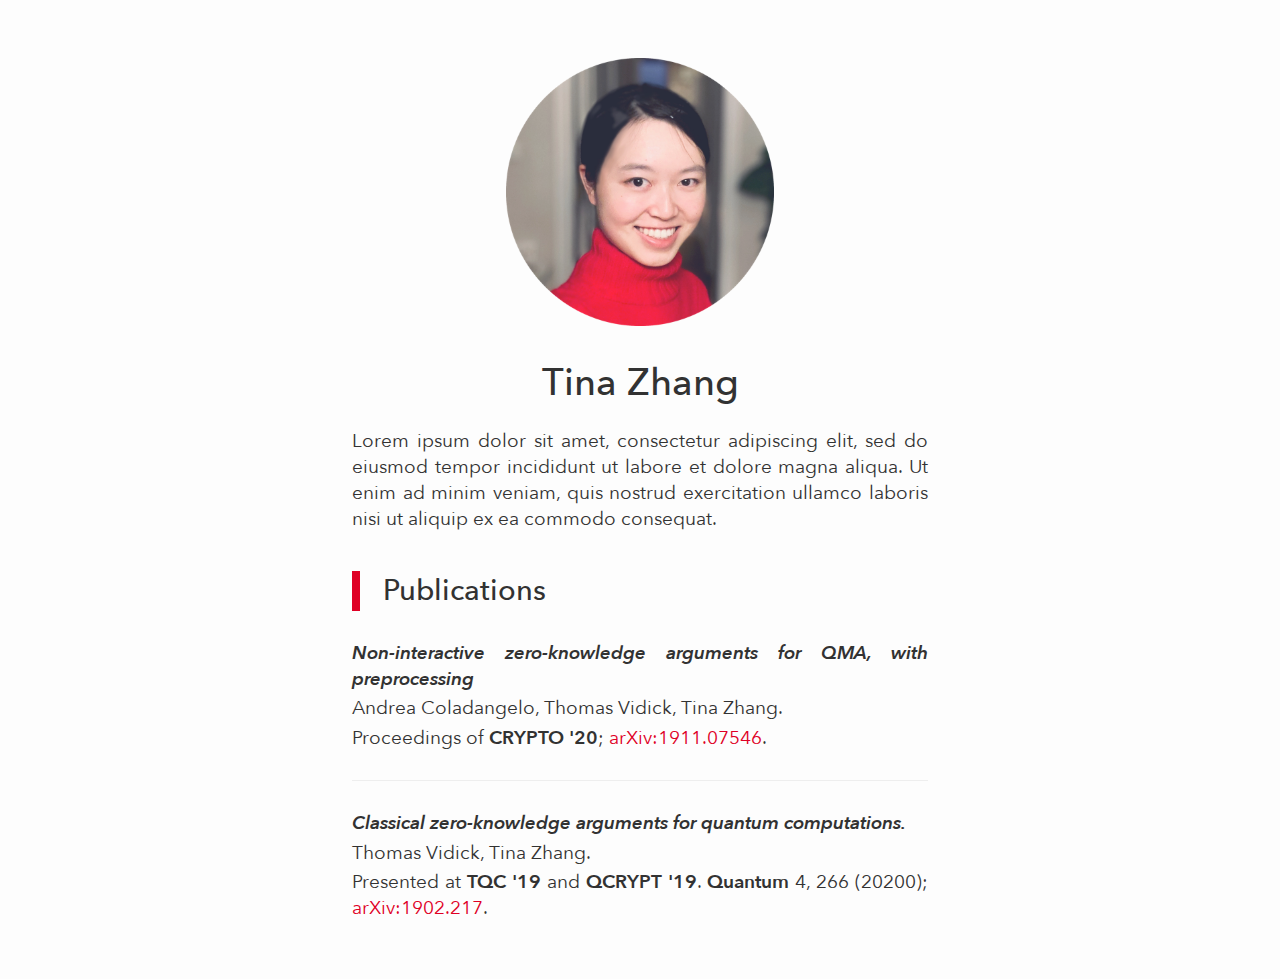
==== index.html @ 25dd6d4e "Initial commit." ====
<!DOCTYPE html>
<html>
<head>
	<title>Tina Zhang | Caltech</title>
	<meta charset="utf-8">
	<link rel="stylesheet" href="./style.css">
	<meta name="viewport" content="width=device-width, initial-scale=1, user-scalable=no">
<!-- 	<link rel="shortcut icon" href="resources/favicon.png" type="image/png"/> -->
	<script src="https://ajax.googleapis.com/ajax/libs/jquery/3.5.1/jquery.min.js"></script>
	<script type="text/javascript">
	    var isMobile = false; //initiate as false
        // device detection
        if(/(android|bb\d+|meego).+mobile|avantgo|bada\/|blackberry|blazer|compal|elaine|fennec|hiptop|iemobile|ip(hone|od)|ipad|iris|kindle|Android|Silk|lge |maemo|midp|mmp|netfront|opera m(ob|in)i|palm( os)?|phone|p(ixi|re)\/|plucker|pocket|psp|series(4|6)0|symbian|treo|up\.(browser|link)|vodafone|wap|windows (ce|phone)|xda|xiino/i.test(navigator.userAgent) 
            || /1207|6310|6590|3gso|4thp|50[1-6]i|770s|802s|a wa|abac|ac(er|oo|s\-)|ai(ko|rn)|al(av|ca|co)|amoi|an(ex|ny|yw)|aptu|ar(ch|go)|as(te|us)|attw|au(di|\-m|r |s )|avan|be(ck|ll|nq)|bi(lb|rd)|bl(ac|az)|br(e|v)w|bumb|bw\-(n|u)|c55\/|capi|ccwa|cdm\-|cell|chtm|cldc|cmd\-|co(mp|nd)|craw|da(it|ll|ng)|dbte|dc\-s|devi|dica|dmob|do(c|p)o|ds(12|\-d)|el(49|ai)|em(l2|ul)|er(ic|k0)|esl8|ez([4-7]0|os|wa|ze)|fetc|fly(\-|_)|g1 u|g560|gene|gf\-5|g\-mo|go(\.w|od)|gr(ad|un)|haie|hcit|hd\-(m|p|t)|hei\-|hi(pt|ta)|hp( i|ip)|hs\-c|ht(c(\-| |_|a|g|p|s|t)|tp)|hu(aw|tc)|i\-(20|go|ma)|i230|iac( |\-|\/)|ibro|idea|ig01|ikom|im1k|inno|ipaq|iris|ja(t|v)a|jbro|jemu|jigs|kddi|keji|kgt( |\/)|klon|kpt |kwc\-|kyo(c|k)|le(no|xi)|lg( g|\/(k|l|u)|50|54|\-[a-w])|libw|lynx|m1\-w|m3ga|m50\/|ma(te|ui|xo)|mc(01|21|ca)|m\-cr|me(rc|ri)|mi(o8|oa|ts)|mmef|mo(01|02|bi|de|do|t(\-| |o|v)|zz)|mt(50|p1|v )|mwbp|mywa|n10[0-2]|n20[2-3]|n30(0|2)|n50(0|2|5)|n7(0(0|1)|10)|ne((c|m)\-|on|tf|wf|wg|wt)|nok(6|i)|nzph|o2im|op(ti|wv)|oran|owg1|p800|pan(a|d|t)|pdxg|pg(13|\-([1-8]|c))|phil|pire|pl(ay|uc)|pn\-2|po(ck|rt|se)|prox|psio|pt\-g|qa\-a|qc(07|12|21|32|60|\-[2-7]|i\-)|qtek|r380|r600|raks|rim9|ro(ve|zo)|s55\/|sa(ge|ma|mm|ms|ny|va)|sc(01|h\-|oo|p\-)|sdk\/|se(c(\-|0|1)|47|mc|nd|ri)|sgh\-|shar|sie(\-|m)|sk\-0|sl(45|id)|sm(al|ar|b3|it|t5)|so(ft|ny)|sp(01|h\-|v\-|v )|sy(01|mb)|t2(18|50)|t6(00|10|18)|ta(gt|lk)|tcl\-|tdg\-|tel(i|m)|tim\-|t\-mo|to(pl|sh)|ts(70|m\-|m3|m5)|tx\-9|up(\.b|g1|si)|utst|v400|v750|veri|vi(rg|te)|vk(40|5[0-3]|\-v)|vm40|voda|vulc|vx(52|53|60|61|70|80|81|83|85|98)|w3c(\-| )|webc|whit|wi(g |nc|nw)|wmlb|wonu|x700|yas\-|your|zeto|zte\-/i.test(navigator.userAgent.substr(0,4))) { 
            isMobile = true;
        }
	    
	    var idealWidth = 40.0;
	    var minHeight = 35.0;
	    var visibleProfile = false;
	    
	    function resize() {
    	    if (isMobile) {
    	        $('body').css('font-size', '1em');
    	        var windowHeight = $(window).height() / parseFloat($('body').css('font-size'));
    	        if (windowHeight < minHeight) {
    	            $('body').css('font-size', (1.1*windowHeight/minHeight).toString() + 'em');
    	        }
    	        else {
    	            $('body').css('font-size', '1.1em');
    	        }
            }
            else {
                $('body').css('font-size', '1.2em');
            }
	        var windowWidth = $(window).width() / parseFloat($('body').css('font-size'));
	        var ratio = windowWidth / idealWidth;
		    if (windowWidth < idealWidth) {
                $('body').css('font-size', ratio.toString() + 'em');
		    }
		    
		    
            if (isMobile) {
                if (window.innerHeight > window.innerWidth) {
                    $('body').addClass('portrait');
                    $('body').removeClass('landscape');
                    
                    ratio = Math.min(ratio, 1);
                    $('#description .title').css('font-size', (ratio*26).toString() + 'pt');
                    $('.section .title').css('font-size', (ratio*22).toString() + 'pt');
                }
                else {
                    $('body').removeClass('portrait');
                    $('body').addClass('landscape');
                    $('#description .title').css('font-size', '1.5em');
                    $('.section .title').css('font-size', '1.2em');
                }
            }
	    }
	    
	    function getTargetHeaderHeight() {
	        return $('#header').height() * 1.05;
	    }
	    
	    if (isMobile) {
            $(window).on('orientationchange', function() {
                resize();
            
                if (visibleProfile) {
                    var origHeight = $('#header').height()
                    $('#header').css({height: '14.1em'});
                    var profileHeight = getTargetHeaderHeight();
                    $('#header').css({height: origHeight});
                    $('#header').show().animate({height: profileHeight}, {duration: 50});
                }
            });
	    }
	    else {
            $(window).on('resize', function() {
                resize();
            
                if (visibleProfile) {
                    var origHeight = $('#header').height()
                    $('#header').css({height: '14.1em'});
                    var profileHeight = getTargetHeaderHeight();
                    $('#header').css({height: origHeight});
                    $('#header').show().animate({height: profileHeight}, {duration: 50});
                }
            });
	    }
	    
		$(document).ready(function() {
		    resize();
		});
		
		$(window).on("load", function() {
		    resize();
		    $('#profile').fadeIn(1000);
		    $('#header').show().css({height: '14.1em'});
            var profileHeight = getTargetHeaderHeight();

		    $('#header').hide().css({height: 0});
		    $('#header').show().animate({height: profileHeight}, {duration: 600});
		    visibleProfile = true;
        });
	</script>
</head>

<body>
<div id="header">
    <img id="profile" src="profile.png" />
</div>

<div id="main">
    <div id="description">
        <span class="title"><p>Tina Zhang</p></span>
        <p>Lorem ipsum dolor sit amet, consectetur adipiscing elit, sed do eiusmod tempor incididunt ut labore et dolore magna aliqua. Ut enim ad minim veniam, quis nostrud exercitation ullamco laboris nisi ut aliquip ex ea commodo consequat.</p>
    </div>

    <div class="section" id="pubs">
        <div class="title">
            <p>Publications</p>
        </div>
    
        <div class="entry">
            <p><b><i>Non-interactive zero-knowledge arguments for QMA, with preprocessing</i></b></p>
            <p>Andrea Coladangelo, Thomas Vidick, Tina Zhang.</p>
            <p>Proceedings of <b>CRYPTO '20</b>; <a href="https://arxiv.org/abs/1911.07546">arXiv:1911.07546</a>.
        </div>
    
        <div class="separator"></div>
    
        <div class="entry">
            <p><b><i>Classical zero-knowledge arguments for quantum computations.</i></b></p>
            <p>Thomas Vidick, Tina Zhang.</p>
            <p>Presented at <b>TQC '19</b> and <b>QCRYPT '19</b>. <b>Quantum</b> 4, 266 (20200); <a href="https://arxiv.org/abs/1902.217">arXiv:1902.217</a>.
        </div>
    </div>
</div>
</body>
</html>
---- style.css ----
html {
	background-color: #fdfdfd;
}

@font-face {
  font-family: AvenirNext;
  src: url(AvenirNext-Regular.woff);
}

@font-face {
  font-family: AvenirNext;
  src: url(AvenirNext-Italic.woff);
  font-style: italic;
}

@font-face {
  font-family: AvenirNext;
  src: url(AvenirNext-DemiBold.woff);
  font-weight: bold;
}

@font-face {
  font-family: AvenirNext;
  src: url(AvenirNext-Medium.woff);
  font-weight: 500;
}

@font-face {
  font-family: AvenirNext;
  src: url(AvenirNext-DemiBoldItalic.woff);
  font-style: italic;
  font-weight: bold;
}

body {
	color: #323232;
	width: 30em;
	font-family: AvenirNext, Helvetica Neue, Helvetica, Tahoma, Verdana, sans-serif;
	margin: 0 auto;
	padding-top: 3em;
	text-align: justify;
}

body.portrait {
    width: 35em;
}
body.landscape {
    width: 28em;
}

a {
	color: #Df0025;
	text-decoration: none;
	font-weight: 400;
}

a:hover {
	color: #aF0045;
}

#header {
    width: 100%;
    text-align: center;
/*     height: 15em; */
    display: none;
}
#header #profile {
    height: 14em;
    width: 14em;
    margin: 0 auto;
    display: none;
}

#header img {
	opacity:0.94;
}

#description {
    margin-bottom: 2em;
    width: 100%;
}
#description .title p {
    font-weight: 500;
    text-align: center;
    font-size: 2em;
    margin: 0.4em;
}

.section .title {
    margin-bottom: 1.5em;
}
.section .title p {
    font-weight: 500;
    border-left: 0.3em solid #Df0025;
    padding-left: 0.8em;
    font-size: 1.5em;
}
.section .entry p {
    margin: 0.2em 0;
}
.section .separator {
    border-top: 1px solid #eee;
    margin: 1.5em 0;
    width: 100%;
}
.section {
    margin-bottom: 3em;
}
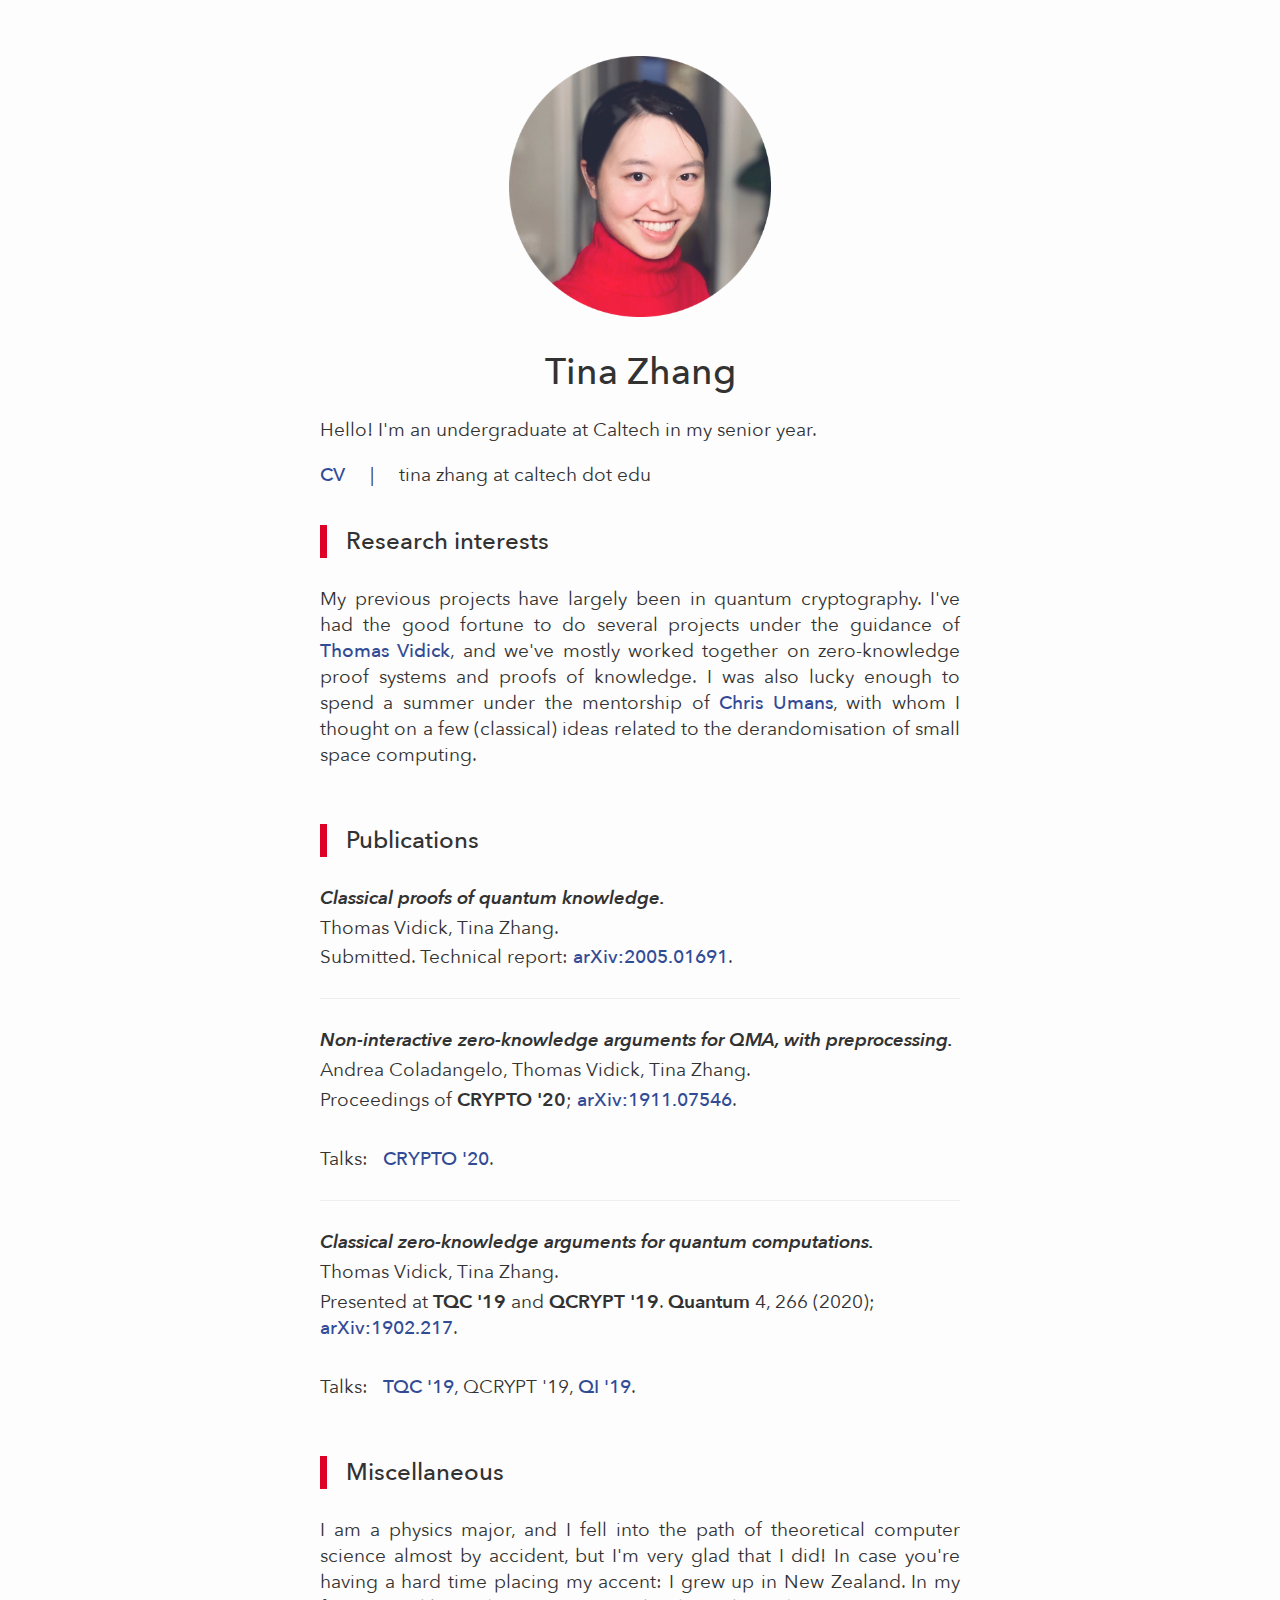
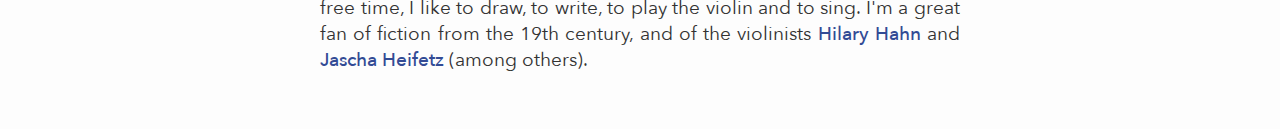
==== commit a6c346fc: "Fixed resizing issues." ====
--- a/index.html
+++ b/index.html
@@ -8,101 +8,42 @@
 <!-- 	<link rel="shortcut icon" href="resources/favicon.png" type="image/png"/> -->
 	<script src="https://ajax.googleapis.com/ajax/libs/jquery/3.5.1/jquery.min.js"></script>
 	<script type="text/javascript">
-	    var isMobile = false; //initiate as false
-        // device detection
-        if(/(android|bb\d+|meego).+mobile|avantgo|bada\/|blackberry|blazer|compal|elaine|fennec|hiptop|iemobile|ip(hone|od)|ipad|iris|kindle|Android|Silk|lge |maemo|midp|mmp|netfront|opera m(ob|in)i|palm( os)?|phone|p(ixi|re)\/|plucker|pocket|psp|series(4|6)0|symbian|treo|up\.(browser|link)|vodafone|wap|windows (ce|phone)|xda|xiino/i.test(navigator.userAgent) 
-            || /1207|6310|6590|3gso|4thp|50[1-6]i|770s|802s|a wa|abac|ac(er|oo|s\-)|ai(ko|rn)|al(av|ca|co)|amoi|an(ex|ny|yw)|aptu|ar(ch|go)|as(te|us)|attw|au(di|\-m|r |s )|avan|be(ck|ll|nq)|bi(lb|rd)|bl(ac|az)|br(e|v)w|bumb|bw\-(n|u)|c55\/|capi|ccwa|cdm\-|cell|chtm|cldc|cmd\-|co(mp|nd)|craw|da(it|ll|ng)|dbte|dc\-s|devi|dica|dmob|do(c|p)o|ds(12|\-d)|el(49|ai)|em(l2|ul)|er(ic|k0)|esl8|ez([4-7]0|os|wa|ze)|fetc|fly(\-|_)|g1 u|g560|gene|gf\-5|g\-mo|go(\.w|od)|gr(ad|un)|haie|hcit|hd\-(m|p|t)|hei\-|hi(pt|ta)|hp( i|ip)|hs\-c|ht(c(\-| |_|a|g|p|s|t)|tp)|hu(aw|tc)|i\-(20|go|ma)|i230|iac( |\-|\/)|ibro|idea|ig01|ikom|im1k|inno|ipaq|iris|ja(t|v)a|jbro|jemu|jigs|kddi|keji|kgt( |\/)|klon|kpt |kwc\-|kyo(c|k)|le(no|xi)|lg( g|\/(k|l|u)|50|54|\-[a-w])|libw|lynx|m1\-w|m3ga|m50\/|ma(te|ui|xo)|mc(01|21|ca)|m\-cr|me(rc|ri)|mi(o8|oa|ts)|mmef|mo(01|02|bi|de|do|t(\-| |o|v)|zz)|mt(50|p1|v )|mwbp|mywa|n10[0-2]|n20[2-3]|n30(0|2)|n50(0|2|5)|n7(0(0|1)|10)|ne((c|m)\-|on|tf|wf|wg|wt)|nok(6|i)|nzph|o2im|op(ti|wv)|oran|owg1|p800|pan(a|d|t)|pdxg|pg(13|\-([1-8]|c))|phil|pire|pl(ay|uc)|pn\-2|po(ck|rt|se)|prox|psio|pt\-g|qa\-a|qc(07|12|21|32|60|\-[2-7]|i\-)|qtek|r380|r600|raks|rim9|ro(ve|zo)|s55\/|sa(ge|ma|mm|ms|ny|va)|sc(01|h\-|oo|p\-)|sdk\/|se(c(\-|0|1)|47|mc|nd|ri)|sgh\-|shar|sie(\-|m)|sk\-0|sl(45|id)|sm(al|ar|b3|it|t5)|so(ft|ny)|sp(01|h\-|v\-|v )|sy(01|mb)|t2(18|50)|t6(00|10|18)|ta(gt|lk)|tcl\-|tdg\-|tel(i|m)|tim\-|t\-mo|to(pl|sh)|ts(70|m\-|m3|m5)|tx\-9|up(\.b|g1|si)|utst|v400|v750|veri|vi(rg|te)|vk(40|5[0-3]|\-v)|vm40|voda|vulc|vx(52|53|60|61|70|80|81|83|85|98)|w3c(\-| )|webc|whit|wi(g |nc|nw)|wmlb|wonu|x700|yas\-|your|zeto|zte\-/i.test(navigator.userAgent.substr(0,4))) { 
-            isMobile = true;
-        }
-	    
-	    var idealWidth = 40.0;
-	    var minHeight = 35.0;
-	    var visibleProfile = false;
-	    
-	    function resize() {
-    	    if (isMobile) {
-    	        $('body').css('font-size', '1em');
-    	        var windowHeight = $(window).height() / parseFloat($('body').css('font-size'));
-    	        if (windowHeight < minHeight) {
-    	            $('body').css('font-size', (1.1*windowHeight/minHeight).toString() + 'em');
-    	        }
-    	        else {
-    	            $('body').css('font-size', '1.1em');
-    	        }
-            }
-            else {
-                $('body').css('font-size', '1.2em');
-            }
-	        var windowWidth = $(window).width() / parseFloat($('body').css('font-size'));
-	        var ratio = windowWidth / idealWidth;
-		    if (windowWidth < idealWidth) {
-                $('body').css('font-size', ratio.toString() + 'em');
-		    }
-		    
-		    
-            if (isMobile) {
-                if (window.innerHeight > window.innerWidth) {
-                    $('body').addClass('portrait');
-                    $('body').removeClass('landscape');
-                    
-                    ratio = Math.min(ratio, 1);
-                    $('#description .title').css('font-size', (ratio*26).toString() + 'pt');
-                    $('.section .title').css('font-size', (ratio*22).toString() + 'pt');
-                }
-                else {
-                    $('body').removeClass('portrait');
-                    $('body').addClass('landscape');
-                    $('#description .title').css('font-size', '1.5em');
-                    $('.section .title').css('font-size', '1.2em');
-                }
-            }
-	    }
-	    
-	    function getTargetHeaderHeight() {
-	        return $('#header').height() * 1.05;
-	    }
-	    
-	    if (isMobile) {
-            $(window).on('orientationchange', function() {
-                resize();
-            
-                if (visibleProfile) {
-                    var origHeight = $('#header').height()
-                    $('#header').css({height: '14.1em'});
-                    var profileHeight = getTargetHeaderHeight();
-                    $('#header').css({height: origHeight});
-                    $('#header').show().animate({height: profileHeight}, {duration: 50});
-                }
-            });
-	    }
-	    else {
-            $(window).on('resize', function() {
-                resize();
-            
-                if (visibleProfile) {
-                    var origHeight = $('#header').height()
-                    $('#header').css({height: '14.1em'});
-                    var profileHeight = getTargetHeaderHeight();
-                    $('#header').css({height: origHeight});
-                    $('#header').show().animate({height: profileHeight}, {duration: 50});
-                }
-            });
-	    }
+    var isMobile = false; //initiate as false
+    var isMobile = $(window).height() > $(window).width();
+
+    function getTargetHeaderHeight() {
+        return $('#header').height() * 1.05;
+    }
+    
+    function resize2() {
+      var isMobile = $(window).height() > $(window).width();
+
+      if (isMobile) {
+        $('body').addClass('portrait');
+        $('body').removeClass('landscape');
+      }
+      else {
+        $('body').removeClass('portrait');
+        $('body').addClass('landscape');
+      }
+    }
+    
+    $(window).on('resize', resize2);
+    $(window).on('orientationchange', resize2);
 	    
 		$(document).ready(function() {
-		    resize();
+      resize2();
 		});
 		
 		$(window).on("load", function() {
-		    resize();
-		    $('#profile').fadeIn(1000);
-		    $('#header').show().css({height: '14.1em'});
-            var profileHeight = getTargetHeaderHeight();
+      resize2();
+      $('#profile').fadeIn(1000);
+      $('#header').show().css({height: '14.1em'});
+      var profileHeight = getTargetHeaderHeight();
 
-		    $('#header').hide().css({height: 0});
-		    $('#header').show().animate({height: profileHeight}, {duration: 600});
-		    visibleProfile = true;
-        });
+      $('#header').hide().css({height: 0});
+      $('#header').show().animate({height: profileHeight}, {duration: 600});
+    });
 	</script>
 </head>
 
@@ -114,18 +55,42 @@
 <div id="main">
     <div id="description">
         <span class="title"><p>Tina Zhang</p></span>
-        <p>Lorem ipsum dolor sit amet, consectetur adipiscing elit, sed do eiusmod tempor incididunt ut labore et dolore magna aliqua. Ut enim ad minim veniam, quis nostrud exercitation ullamco laboris nisi ut aliquip ex ea commodo consequat.</p>
-    </div>
+        <p>Hello! I'm an undergraduate at Caltech in my senior year.</p>
+      <p>
+        <a href="cv.pdf">CV</a> &nbsp; &nbsp; | &nbsp; &nbsp; tina zhang at caltech dot edu
+      </p>
+  </div>
+</div>
+  
+  <div class="section" id="interests">
+    <div class="title"><p>Research interests</p></div>
+        <p>My previous projects have largely been in quantum cryptography. I've had the good fortune to do several projects under the guidance of <a href="http://users.cms.caltech.edu/~vidick/">Thomas Vidick</a>, and we've mostly worked together on zero-knowledge proof systems and proofs of knowledge. I was also lucky enough to spend a summer under the mentorship of <a href="http://www.cs.caltech.edu/~umans/">Chris Umans</a>, with whom I thought on a few (classical) ideas related to the derandomisation of small space computing.</p>
+  </div>
 
     <div class="section" id="pubs">
         <div class="title">
             <p>Publications</p>
         </div>
+      
+       <div class="entry">
+            <p><b><i>Classical proofs of quantum knowledge.</i></b></p>
+            <p>Thomas Vidick, Tina Zhang.</p>
+           <p>
+             Submitted. Technical report: <a href="https://arxiv.org/abs/2005.01691">arXiv:2005.01691</a>.
+           </p>
+        </div>
+      
+      <div class="separator"></div>
     
         <div class="entry">
-            <p><b><i>Non-interactive zero-knowledge arguments for QMA, with preprocessing</i></b></p>
+            <p><b><i>Non-interactive zero-knowledge arguments for QMA, with preprocessing.</i></b></p>
             <p>Andrea Coladangelo, Thomas Vidick, Tina Zhang.</p>
             <p>Proceedings of <b>CRYPTO '20</b>; <a href="https://arxiv.org/abs/1911.07546">arXiv:1911.07546</a>.
+          </p>
+          <br>
+          <p>
+            Talks: &nbsp; <a href="https://www.youtube.com/watch?v=24mN-_d5LVo">CRYPTO '20</a>.
+          </p>
         </div>
     
         <div class="separator"></div>
@@ -133,9 +98,18 @@
         <div class="entry">
             <p><b><i>Classical zero-knowledge arguments for quantum computations.</i></b></p>
             <p>Thomas Vidick, Tina Zhang.</p>
-            <p>Presented at <b>TQC '19</b> and <b>QCRYPT '19</b>. <b>Quantum</b> 4, 266 (20200); <a href="https://arxiv.org/abs/1902.217">arXiv:1902.217</a>.
+          <p>Presented at <b>TQC '19</b> and <b>QCRYPT '19</b>. <b>Quantum</b> 4, 266 (2020); <a href="https://arxiv.org/abs/1902.217">arXiv:1902.217</a>.</p>
+          <br>
+          <p>
+            Talks: &nbsp; <a href="https://www.youtube.com/watch?v=bZ-NfrGs498">TQC '19</a>, QCRYPT '19, <a href="https://uwaterloo.ca/institute-for-quantum-computing/programs/quantum-innovators/quantum-innovators-computer-science-and-mathematics/quantum-innovators-computer-science-and-math-participants">QI '19</a>.
+          </p>
         </div>
     </div>
 </div>
+  
+    <div class="section" id="misc">
+    <div class="title"><p>Miscellaneous</p></div>
+        <p>I am a physics major, and I fell into the path of theoretical computer science almost by accident, but I'm very glad that I did! In case you're having a hard time placing my accent: I grew up in New Zealand. In my free time, I like to draw, to write, to play the violin and to sing. I'm a great fan of fiction from the 19th century, and of the violinists <a href="https://www.youtube.com/watch?v=ngjEVKxQCWs">Hilary Hahn</a> and <a href="https://www.youtube.com/watch?v=vCKjbxTxhvY">Jascha Heifetz</a> (among others).</p>
+  </div>
 </body>
 </html>--- a/style.css
+++ b/style.css
@@ -34,28 +34,37 @@
 
 body {
 	color: #323232;
-	width: 30em;
+	width: 28em;
 	font-family: AvenirNext, Helvetica Neue, Helvetica, Tahoma, Verdana, sans-serif;
 	margin: 0 auto;
 	padding-top: 3em;
 	text-align: justify;
+  font-size:14pt;
 }
 
 body.portrait {
-    width: 35em;
+    width: 90%;
 }
 body.landscape {
-    width: 28em;
+    width: 50%;
 }
 
 a {
-	color: #Df0025;
+	/* color: #Df0025; */
+  color: #324b95;
 	text-decoration: none;
-	font-weight: 400;
+	font-weight: 500;
 }
 
 a:hover {
-	color: #aF0045;
+	/*color: #aF0045;*/
+  color:#5587c1;
+}
+
+br {
+  display: block; /* makes it have a width */
+  content: ""; /* clears default height */
+  margin-top: 0.8em; /* change this to whatever height you want it */
 }
 
 #header {
@@ -71,9 +80,9 @@
     display: none;
 }
 
-#header img {
-	opacity:0.94;
-}
+/*#header img {
+	opacity:0.85;
+}*/
 
 #description {
     margin-bottom: 2em;
@@ -93,10 +102,11 @@
     font-weight: 500;
     border-left: 0.3em solid #Df0025;
     padding-left: 0.8em;
-    font-size: 1.5em;
+    font-size: 1.3em;
 }
 .section .entry p {
     margin: 0.2em 0;
+  text-align:left;
 }
 .section .separator {
     border-top: 1px solid #eee;
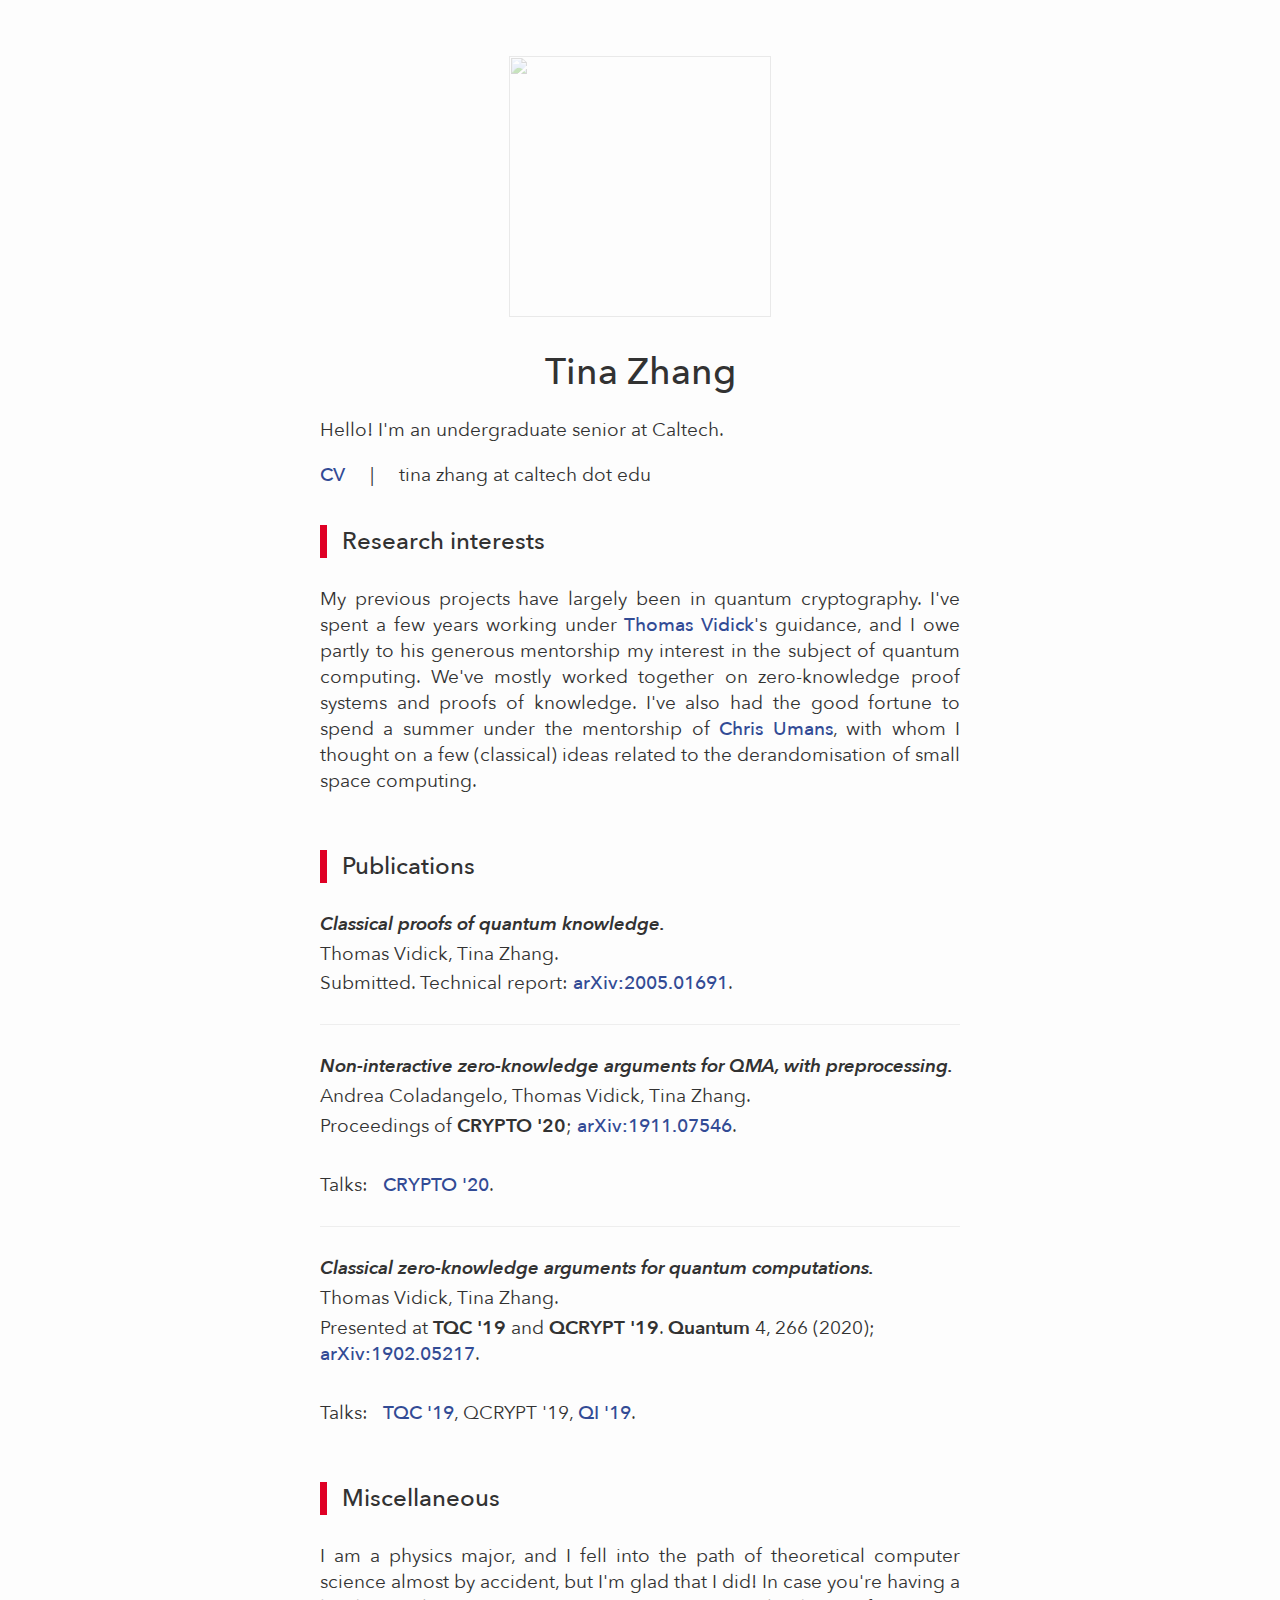
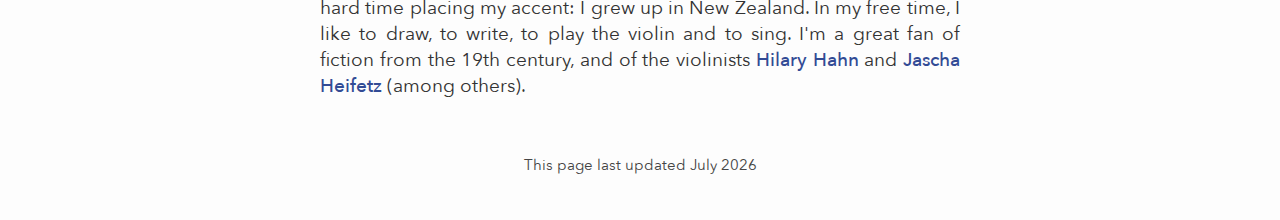
==== commit 80aff88a: "Minor aesthetic adjustments." ====
--- a/index.html
+++ b/index.html
@@ -28,16 +28,27 @@
       }
     }
     
+    function insertDate() {
+      var MONTHS = ['January', 'February', 'March', 'April', 'May', 'June', 'July', 'August', 'September', 'October', 'November', 'December'];
+      var lastMod = new Date( Date.parse(document.lastModified) );
+      var month = MONTHS[ parseInt(lastMod.getMonth(), 10) ];
+      var year = lastMod.getFullYear();
+      var monthreg = /MONTH/g;
+      var yearreg = /YEAR/g;
+      $('#footer').html( $('#footer').html().replace(monthreg, month).replace(yearreg, year) );
+    }
+    
     $(window).on('resize', resize2);
     $(window).on('orientationchange', resize2);
 	    
 		$(document).ready(function() {
       resize2();
-		});
+      insertDate();
+      });
 		
 		$(window).on("load", function() {
       resize2();
-      $('#profile').fadeIn(1000);
+      $('#profile').fadeIn(2000);
       $('#header').show().css({height: '14.1em'});
       var profileHeight = getTargetHeaderHeight();
 
@@ -49,13 +60,13 @@
 
 <body>
 <div id="header">
-    <img id="profile" src="profile.png" />
+    <img id="profile" src="profile2.png" />
 </div>
 
 <div id="main">
     <div id="description">
         <span class="title"><p>Tina Zhang</p></span>
-        <p>Hello! I'm an undergraduate at Caltech in my senior year.</p>
+        <p>Hello! I'm an undergraduate senior at Caltech.</p>
       <p>
         <a href="cv.pdf">CV</a> &nbsp; &nbsp; | &nbsp; &nbsp; tina zhang at caltech dot edu
       </p>
@@ -64,7 +75,7 @@
   
   <div class="section" id="interests">
     <div class="title"><p>Research interests</p></div>
-        <p>My previous projects have largely been in quantum cryptography. I've had the good fortune to do several projects under the guidance of <a href="http://users.cms.caltech.edu/~vidick/">Thomas Vidick</a>, and we've mostly worked together on zero-knowledge proof systems and proofs of knowledge. I was also lucky enough to spend a summer under the mentorship of <a href="http://www.cs.caltech.edu/~umans/">Chris Umans</a>, with whom I thought on a few (classical) ideas related to the derandomisation of small space computing.</p>
+        <p>My previous projects have largely been in quantum cryptography. I've spent a few years working under <a href="http://users.cms.caltech.edu/~vidick/">Thomas Vidick</a>'s guidance, and I owe partly to his generous mentorship my interest in the subject of quantum computing. We've mostly worked together on zero-knowledge proof systems and proofs of knowledge. I've also had the good fortune to spend a summer under the mentorship of <a href="http://www.cs.caltech.edu/~umans/">Chris Umans</a>, with whom I thought on a few (classical) ideas related to the derandomisation of small space computing.</p>
   </div>
 
     <div class="section" id="pubs">
@@ -98,7 +109,7 @@
         <div class="entry">
             <p><b><i>Classical zero-knowledge arguments for quantum computations.</i></b></p>
             <p>Thomas Vidick, Tina Zhang.</p>
-          <p>Presented at <b>TQC '19</b> and <b>QCRYPT '19</b>. <b>Quantum</b> 4, 266 (2020); <a href="https://arxiv.org/abs/1902.217">arXiv:1902.217</a>.</p>
+          <p>Presented at <b>TQC '19</b> and <b>QCRYPT '19</b>. <b>Quantum</b> 4, 266 (2020); <a href="https://arxiv.org/abs/1902.05217">arXiv:1902.05217</a>.</p>
           <br>
           <p>
             Talks: &nbsp; <a href="https://www.youtube.com/watch?v=bZ-NfrGs498">TQC '19</a>, QCRYPT '19, <a href="https://uwaterloo.ca/institute-for-quantum-computing/programs/quantum-innovators/quantum-innovators-computer-science-and-mathematics/quantum-innovators-computer-science-and-math-participants">QI '19</a>.
@@ -109,7 +120,11 @@
   
     <div class="section" id="misc">
     <div class="title"><p>Miscellaneous</p></div>
-        <p>I am a physics major, and I fell into the path of theoretical computer science almost by accident, but I'm very glad that I did! In case you're having a hard time placing my accent: I grew up in New Zealand. In my free time, I like to draw, to write, to play the violin and to sing. I'm a great fan of fiction from the 19th century, and of the violinists <a href="https://www.youtube.com/watch?v=ngjEVKxQCWs">Hilary Hahn</a> and <a href="https://www.youtube.com/watch?v=vCKjbxTxhvY">Jascha Heifetz</a> (among others).</p>
+        <p>I am a physics major, and I fell into the path of theoretical computer science almost by accident, but I'm glad that I did! In case you're having a hard time placing my accent: I grew up in New Zealand. In my free time, I like to draw, to write, to play the violin and to sing. I'm a great fan of fiction from the 19th century, and of the violinists <a href="https://www.youtube.com/watch?v=ngjEVKxQCWs">Hilary Hahn</a> and <a href="https://www.youtube.com/watch?v=vCKjbxTxhvY">Jascha Heifetz</a> (among others).</p>
+  </div>
+  
+  <div id="footer">
+    This page last updated MONTH YEAR
   </div>
 </body>
 </html>--- a/style.css
+++ b/style.css
@@ -40,6 +40,7 @@
 	padding-top: 3em;
 	text-align: justify;
   font-size:14pt;
+  -webkit-text-size-adjust: 100%;
 }
 
 body.portrait {
@@ -101,7 +102,7 @@
 .section .title p {
     font-weight: 500;
     border-left: 0.3em solid #Df0025;
-    padding-left: 0.8em;
+    padding-left: 0.6em;
     font-size: 1.3em;
 }
 .section .entry p {
@@ -115,4 +116,11 @@
 }
 .section {
     margin-bottom: 3em;
+}
+
+#footer {
+  color: #454545;
+  font-size: 0.8em;
+  text-align: center;
+  margin-bottom: 3em;
 }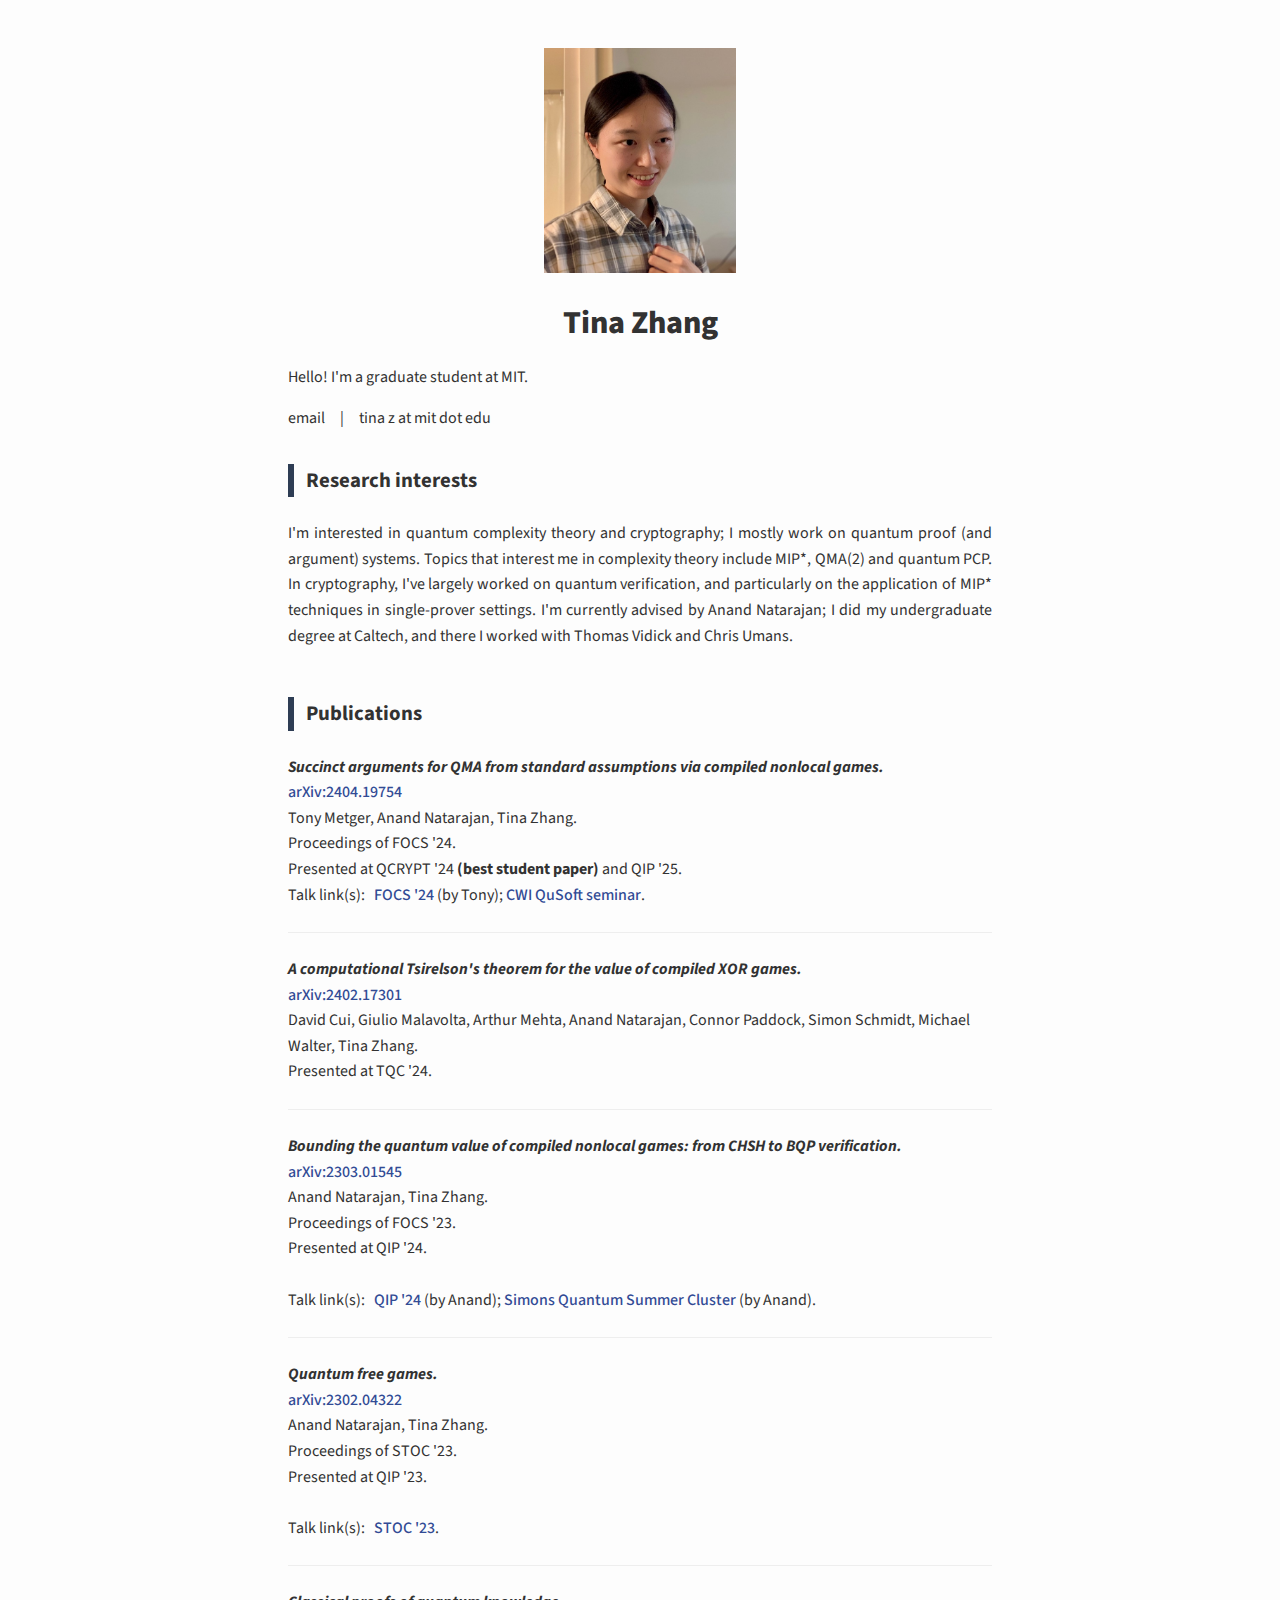
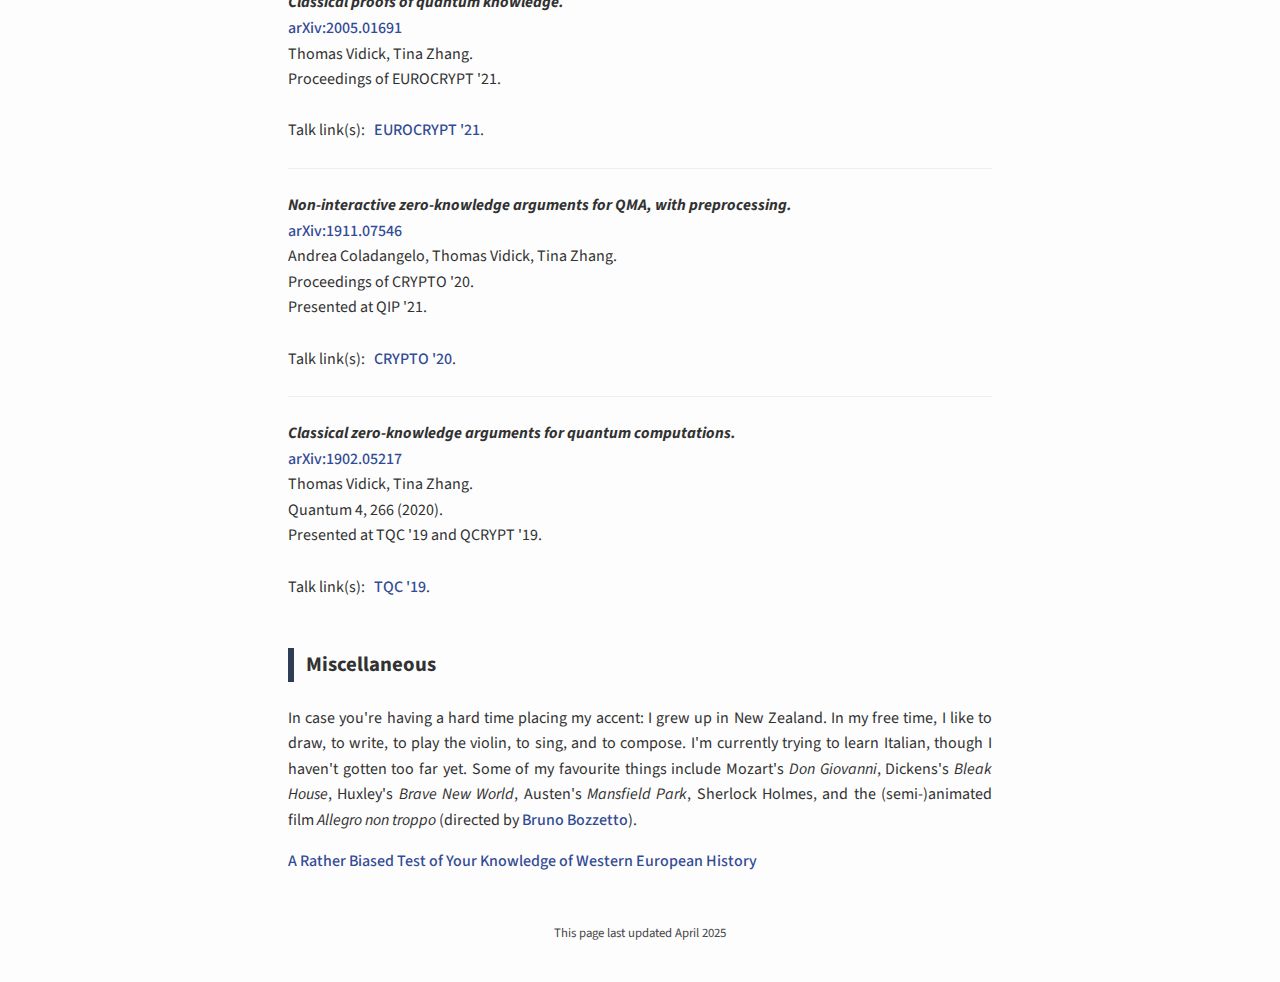
==== commit bd554049: "Updates" ====
--- a/index.html
+++ b/index.html
@@ -1,7 +1,7 @@
 <!DOCTYPE html>
 <html>
 <head>
-	<title>Tina Zhang | Caltech</title>
+	<title>Tina Zhang</title>
 	<meta charset="utf-8">
 	<link rel="stylesheet" href="./style.css">
 	<meta name="viewport" content="width=device-width, initial-scale=1, user-scalable=no">
@@ -48,7 +48,7 @@
 		
 		$(window).on("load", function() {
       resize2();
-      $('#profile').fadeIn(2000);
+      $('#profile').fadeIn(500);
       $('#header').show().css({height: '14.1em'});
       var profileHeight = getTargetHeaderHeight();
 
@@ -60,47 +60,104 @@
 
 <body>
 <div id="header">
-    <img id="profile" src="profile2.png" />
+    <img id="profile" src="image0.jpeg" />
 </div>
 
 <div id="main">
     <div id="description">
         <span class="title"><p>Tina Zhang</p></span>
-        <p>Hello! I'm an undergraduate senior at Caltech.</p>
+        <p>Hello! I'm a graduate student at MIT.</p>
       <p>
-        <a href="cv.pdf">CV</a> &nbsp; &nbsp; | &nbsp; &nbsp; tina zhang at caltech dot edu
+        email &nbsp; &nbsp; | &nbsp; &nbsp; tina z at mit dot edu
       </p>
   </div>
 </div>
   
   <div class="section" id="interests">
     <div class="title"><p>Research interests</p></div>
-        <p>My previous projects have largely been in quantum cryptography. I've spent a few years working under <a href="http://users.cms.caltech.edu/~vidick/">Thomas Vidick</a>'s guidance, and I owe partly to his generous mentorship my interest in the subject of quantum computing. We've mostly worked together on zero-knowledge proof systems and proofs of knowledge. I've also had the good fortune to spend a summer under the mentorship of <a href="http://www.cs.caltech.edu/~umans/">Chris Umans</a>, with whom I thought on a few (classical) ideas related to the derandomisation of small space computing.</p>
+        <p>
+        I'm interested in quantum complexity theory and cryptography; I mostly work on quantum proof (and argument) systems. Topics that interest me in complexity theory include MIP*, QMA(2) and quantum PCP. In cryptography, I've largely worked on quantum verification, and particularly on the application of MIP* techniques in single-prover settings. I'm currently advised by Anand Natarajan; I did my undergraduate degree at Caltech, and there I worked with Thomas Vidick and Chris Umans.
+        </p>
+        <!-- My previous projects have largely been in quantum cryptography. I've spent a few years working under <a href="http://users.cms.caltech.edu/~vidick/">Thomas Vidick</a>'s guidance, and I owe partly to his generous mentorship my interest in the subject of quantum computing. We've mostly worked together on zero-knowledge proof systems and proofs of knowledge. I've also had the good fortune to spend a summer under the mentorship of <a href="http://www.cs.caltech.edu/~umans/">Chris Umans</a>, with whom I thought on a few (classical) ideas related to the derandomisation of small space computing.</p> -->
   </div>
 
     <div class="section" id="pubs">
         <div class="title">
             <p>Publications</p>
         </div>
+
+        <div class="entry">
+            <p><b><i>Succinct arguments for QMA from standard assumptions via compiled nonlocal games.</i></b></p>
+            <p> <a href="https://arxiv.org/abs/2404.19754">arXiv:2404.19754</a></p>
+            <p>Tony Metger, Anand Natarajan, Tina Zhang.</p>
+            <p>Proceedings of FOCS '24.
+            <p>Presented at QCRYPT '24 <b>(best student paper)</b> and QIP '25.</p>
+            <p>
+              Talk link(s): &nbsp; <a href="https://www.youtube.com/watch?v=qZrJv6Va4S4">FOCS '24</a> (by Tony); <a href="https://www.youtube.com/watch?v=N3KbB_-EFGQ">CWI QuSoft seminar</a>.
+            </p>
+        </div>
+      
+      <div class="separator"></div>
+
+        <div class="entry">
+            <p><b><i>A computational Tsirelson's theorem for the value of compiled XOR games.</i></b></p>
+            <p> <a href="https://arxiv.org/abs/2402.17301">arXiv:2402.17301</a></p>
+            <p>David Cui, Giulio Malavolta, Arthur Mehta, Anand Natarajan, Connor Paddock, Simon Schmidt, Michael Walter, Tina Zhang.</p>
+            <p>Presented at TQC '24.</p>
+        </div>
+      
+      <div class="separator"></div>
+
+        <div class="entry">
+            <p><b><i>Bounding the quantum value of compiled nonlocal games: from CHSH to BQP verification.</i></b></p>
+            <p> <a href="https://arxiv.org/abs/2303.01545">arXiv:2303.01545</a></p>
+            <p>Anand Natarajan, Tina Zhang.</p>
+            <p> Proceedings of FOCS '23. </p>
+            <p>Presented at QIP '24.</p>
+            <br>
+            <p>
+              Talk link(s): &nbsp; <a href="https://www.youtube.com/watch?v=cR9bMO8PvcY">QIP '24</a> (by Anand); <a href="https://www.youtube.com/watch?v=-y9UfpR6-TY">Simons Quantum Summer Cluster</a> (by Anand).
+            </p>
+        </div>
+      
+      <div class="separator"></div>
+
+        <div class="entry">
+            <p><b><i>Quantum free games.</i></b></p>
+            <p> <a href="https://arxiv.org/abs/2302.04322">arXiv:2302.04322</a></p>
+            <p>Anand Natarajan, Tina Zhang.</p>
+            <p> Proceedings of STOC '23. </p>
+            <p>Presented at QIP '23.</p>
+            <br>
+            <p>
+              Talk link(s): &nbsp; <a href="https://www.youtube.com/watch?v=AuLjb5Wsfhc">STOC '23</a>.
+            </p>
+        </div>
+      
+      <div class="separator"></div>
       
        <div class="entry">
             <p><b><i>Classical proofs of quantum knowledge.</i></b></p>
+            <p> <a href="https://arxiv.org/abs/2005.01691">arXiv:2005.01691</a></p>
             <p>Thomas Vidick, Tina Zhang.</p>
-           <p>
-             Submitted. Technical report: <a href="https://arxiv.org/abs/2005.01691">arXiv:2005.01691</a>.
-           </p>
+            <p> Proceedings of EUROCRYPT '21. </p>
+            <br>
+            <p>
+              Talk link(s): &nbsp; <a href="https://www.youtube.com/watch?v=y8cJ0B_NpZ8">EUROCRYPT '21</a>.
+            </p>
         </div>
       
       <div class="separator"></div>
     
         <div class="entry">
             <p><b><i>Non-interactive zero-knowledge arguments for QMA, with preprocessing.</i></b></p>
+            <p><a href="https://arxiv.org/abs/1911.07546">arXiv:1911.07546</a></p>
             <p>Andrea Coladangelo, Thomas Vidick, Tina Zhang.</p>
-            <p>Proceedings of <b>CRYPTO '20</b>; <a href="https://arxiv.org/abs/1911.07546">arXiv:1911.07546</a>.
-          </p>
+            <p>Proceedings of CRYPTO '20.</p>
+            <p>Presented at QIP '21.</p>
           <br>
           <p>
-            Talks: &nbsp; <a href="https://www.youtube.com/watch?v=24mN-_d5LVo">CRYPTO '20</a>.
+            Talk link(s): &nbsp; <a href="https://www.youtube.com/watch?v=24mN-_d5LVo">CRYPTO '20</a>.
           </p>
         </div>
     
@@ -108,11 +165,13 @@
     
         <div class="entry">
             <p><b><i>Classical zero-knowledge arguments for quantum computations.</i></b></p>
+            <p><a href="https://arxiv.org/abs/1902.05217">arXiv:1902.05217</a></p>
             <p>Thomas Vidick, Tina Zhang.</p>
-          <p>Presented at <b>TQC '19</b> and <b>QCRYPT '19</b>. <b>Quantum</b> 4, 266 (2020); <a href="https://arxiv.org/abs/1902.05217">arXiv:1902.05217</a>.</p>
+            <p>Quantum 4, 266 (2020).</p>
+            <p>Presented at TQC '19 and QCRYPT '19.</p>
           <br>
           <p>
-            Talks: &nbsp; <a href="https://www.youtube.com/watch?v=bZ-NfrGs498">TQC '19</a>, QCRYPT '19, <a href="https://uwaterloo.ca/institute-for-quantum-computing/programs/quantum-innovators/quantum-innovators-computer-science-and-mathematics/quantum-innovators-computer-science-and-math-participants">QI '19</a>.
+            Talk link(s): &nbsp; <a href="https://www.youtube.com/watch?v=bZ-NfrGs498">TQC '19</a>.
           </p>
         </div>
     </div>
@@ -120,11 +179,13 @@
   
     <div class="section" id="misc">
     <div class="title"><p>Miscellaneous</p></div>
-        <p>I am a physics major, and I fell into the path of theoretical computer science almost by accident, but I'm glad that I did! In case you're having a hard time placing my accent: I grew up in New Zealand. In my free time, I like to draw, to write, to play the violin and to sing. I'm a great fan of fiction from the 19th century, and of the violinists <a href="https://www.youtube.com/watch?v=ngjEVKxQCWs">Hilary Hahn</a> and <a href="https://www.youtube.com/watch?v=vCKjbxTxhvY">Jascha Heifetz</a> (among others).</p>
+        <p>In case you're having a hard time placing my accent: I grew up in New Zealand. In my free time, I like to draw, to write, to play the violin, to sing, and to compose. I'm currently trying to learn Italian, though I haven't gotten too far yet. Some of my favourite things include Mozart's <i>Don Giovanni</i>, Dickens's <i>Bleak House</i>, Huxley's <i>Brave New World</i>, Austen's <i>Mansfield Park</i>, Sherlock Holmes, and the (semi-)animated film <i>Allegro non troppo</i> (directed by <a href="https://www.youtube.com/watch?v=tzQuuoKXVq0">Bruno Bozzetto</a>).</p>
+        <p><a href="./history/history.html">A Rather Biased Test of Your Knowledge of Western European History</a></p>
   </div>
   
   <div id="footer">
-    This page last updated MONTH YEAR
+    <!-- This page last updated MONTH YEAR -->
+    This page last updated April 2025
   </div>
 </body>
 </html>--- a/style.css
+++ b/style.css
@@ -1,3 +1,5 @@
+@import url('https://fonts.googleapis.com/css2?family=Source+Sans+Pro:wght@300;400;600;700;900&display=swap');
+
 html {
 	background-color: #fdfdfd;
 }
@@ -35,11 +37,12 @@
 body {
 	color: #323232;
 	width: 28em;
-	font-family: AvenirNext, Helvetica Neue, Helvetica, Tahoma, Verdana, sans-serif;
+	font-family: 'Source Sans Pro', sans-serif;
+    line-height: 1.6;
 	margin: 0 auto;
 	padding-top: 3em;
 	text-align: justify;
-  font-size:14pt;
+    font-size: 16px;
   -webkit-text-size-adjust: 100%;
 }
 
@@ -47,7 +50,7 @@
     width: 90%;
 }
 body.landscape {
-    width: 50%;
+    width: 55%;
 }
 
 a {
@@ -75,8 +78,8 @@
     display: none;
 }
 #header #profile {
-    height: 14em;
-    width: 14em;
+    height: auto;
+    width: 12em;
     margin: 0 auto;
     display: none;
 }
@@ -90,7 +93,7 @@
     width: 100%;
 }
 #description .title p {
-    font-weight: 500;
+    font-weight: 800;
     text-align: center;
     font-size: 2em;
     margin: 0.4em;
@@ -100,14 +103,14 @@
     margin-bottom: 1.5em;
 }
 .section .title p {
-    font-weight: 500;
-    border-left: 0.3em solid #Df0025;
+    font-weight: 700;
+    border-left: 0.3em solid #2e3d54;
     padding-left: 0.6em;
     font-size: 1.3em;
 }
 .section .entry p {
-    margin: 0.2em 0;
-  text-align:left;
+    margin: 0 0;
+    text-align:left;
 }
 .section .separator {
     border-top: 1px solid #eee;
@@ -118,6 +121,10 @@
     margin-bottom: 3em;
 }
 
+/*#pubs .entry {
+    font-size: 0.85em;
+}*/
+
 #footer {
   color: #454545;
   font-size: 0.8em;
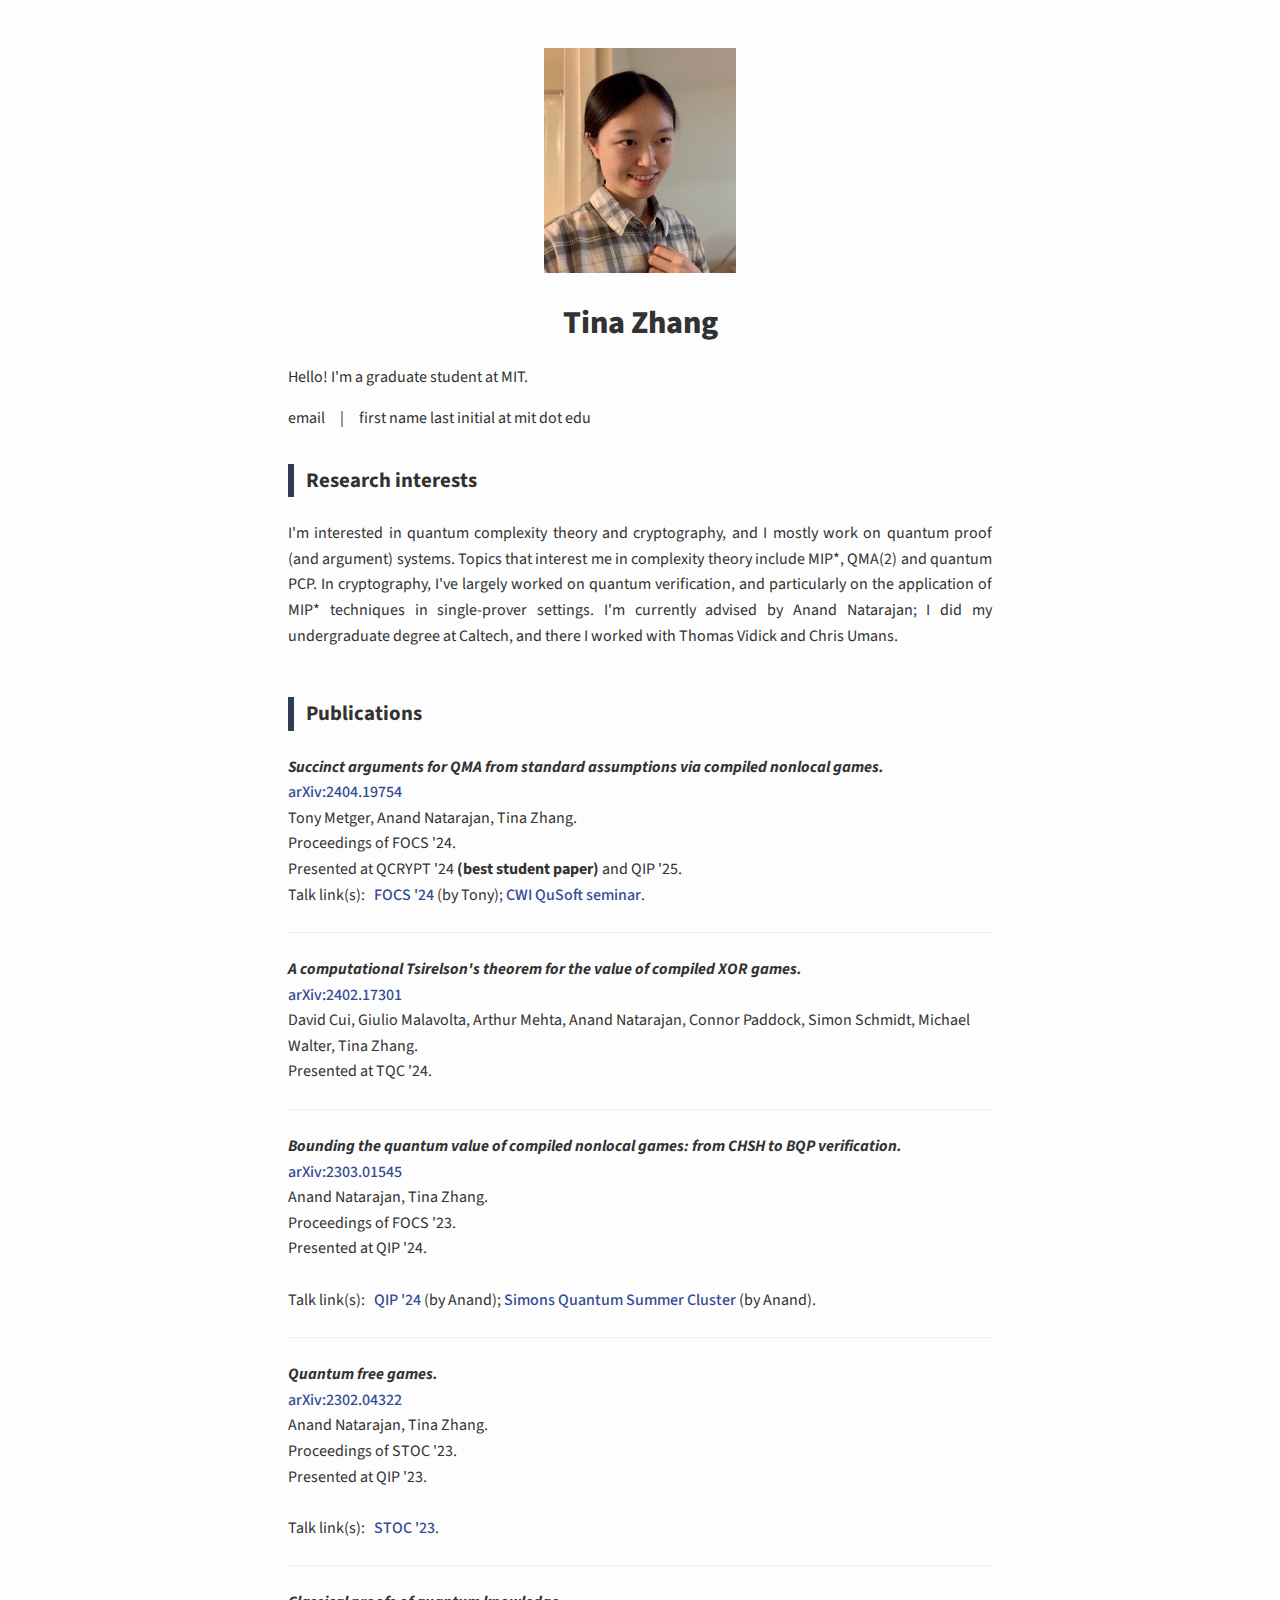
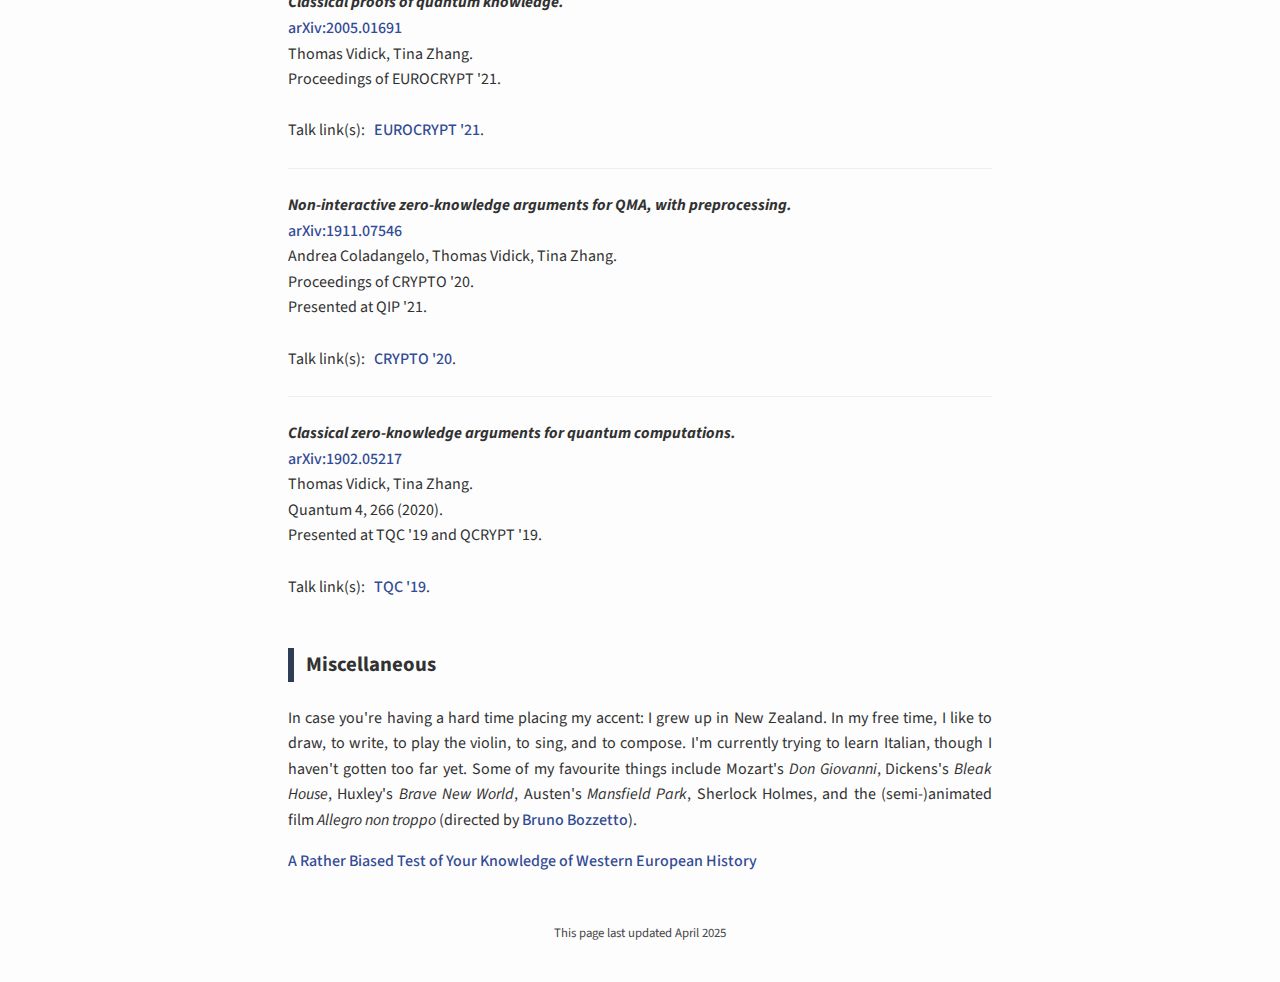
==== commit f473b4f6: "Update index.html" ====
--- a/index.html
+++ b/index.html
@@ -68,7 +68,7 @@
         <span class="title"><p>Tina Zhang</p></span>
         <p>Hello! I'm a graduate student at MIT.</p>
       <p>
-        email &nbsp; &nbsp; | &nbsp; &nbsp; tina z at mit dot edu
+        email &nbsp; &nbsp; | &nbsp; &nbsp; first name last initial at mit dot edu
       </p>
   </div>
 </div>
@@ -76,7 +76,7 @@
   <div class="section" id="interests">
     <div class="title"><p>Research interests</p></div>
         <p>
-        I'm interested in quantum complexity theory and cryptography; I mostly work on quantum proof (and argument) systems. Topics that interest me in complexity theory include MIP*, QMA(2) and quantum PCP. In cryptography, I've largely worked on quantum verification, and particularly on the application of MIP* techniques in single-prover settings. I'm currently advised by Anand Natarajan; I did my undergraduate degree at Caltech, and there I worked with Thomas Vidick and Chris Umans.
+        I'm interested in quantum complexity theory and cryptography, and I mostly work on quantum proof (and argument) systems. Topics that interest me in complexity theory include MIP*, QMA(2) and quantum PCP. In cryptography, I've largely worked on quantum verification, and particularly on the application of MIP* techniques in single-prover settings. I'm currently advised by Anand Natarajan; I did my undergraduate degree at Caltech, and there I worked with Thomas Vidick and Chris Umans.
         </p>
         <!-- My previous projects have largely been in quantum cryptography. I've spent a few years working under <a href="http://users.cms.caltech.edu/~vidick/">Thomas Vidick</a>'s guidance, and I owe partly to his generous mentorship my interest in the subject of quantum computing. We've mostly worked together on zero-knowledge proof systems and proofs of knowledge. I've also had the good fortune to spend a summer under the mentorship of <a href="http://www.cs.caltech.edu/~umans/">Chris Umans</a>, with whom I thought on a few (classical) ideas related to the derandomisation of small space computing.</p> -->
   </div>
@@ -188,4 +188,4 @@
     This page last updated April 2025
   </div>
 </body>
-</html>+</html>
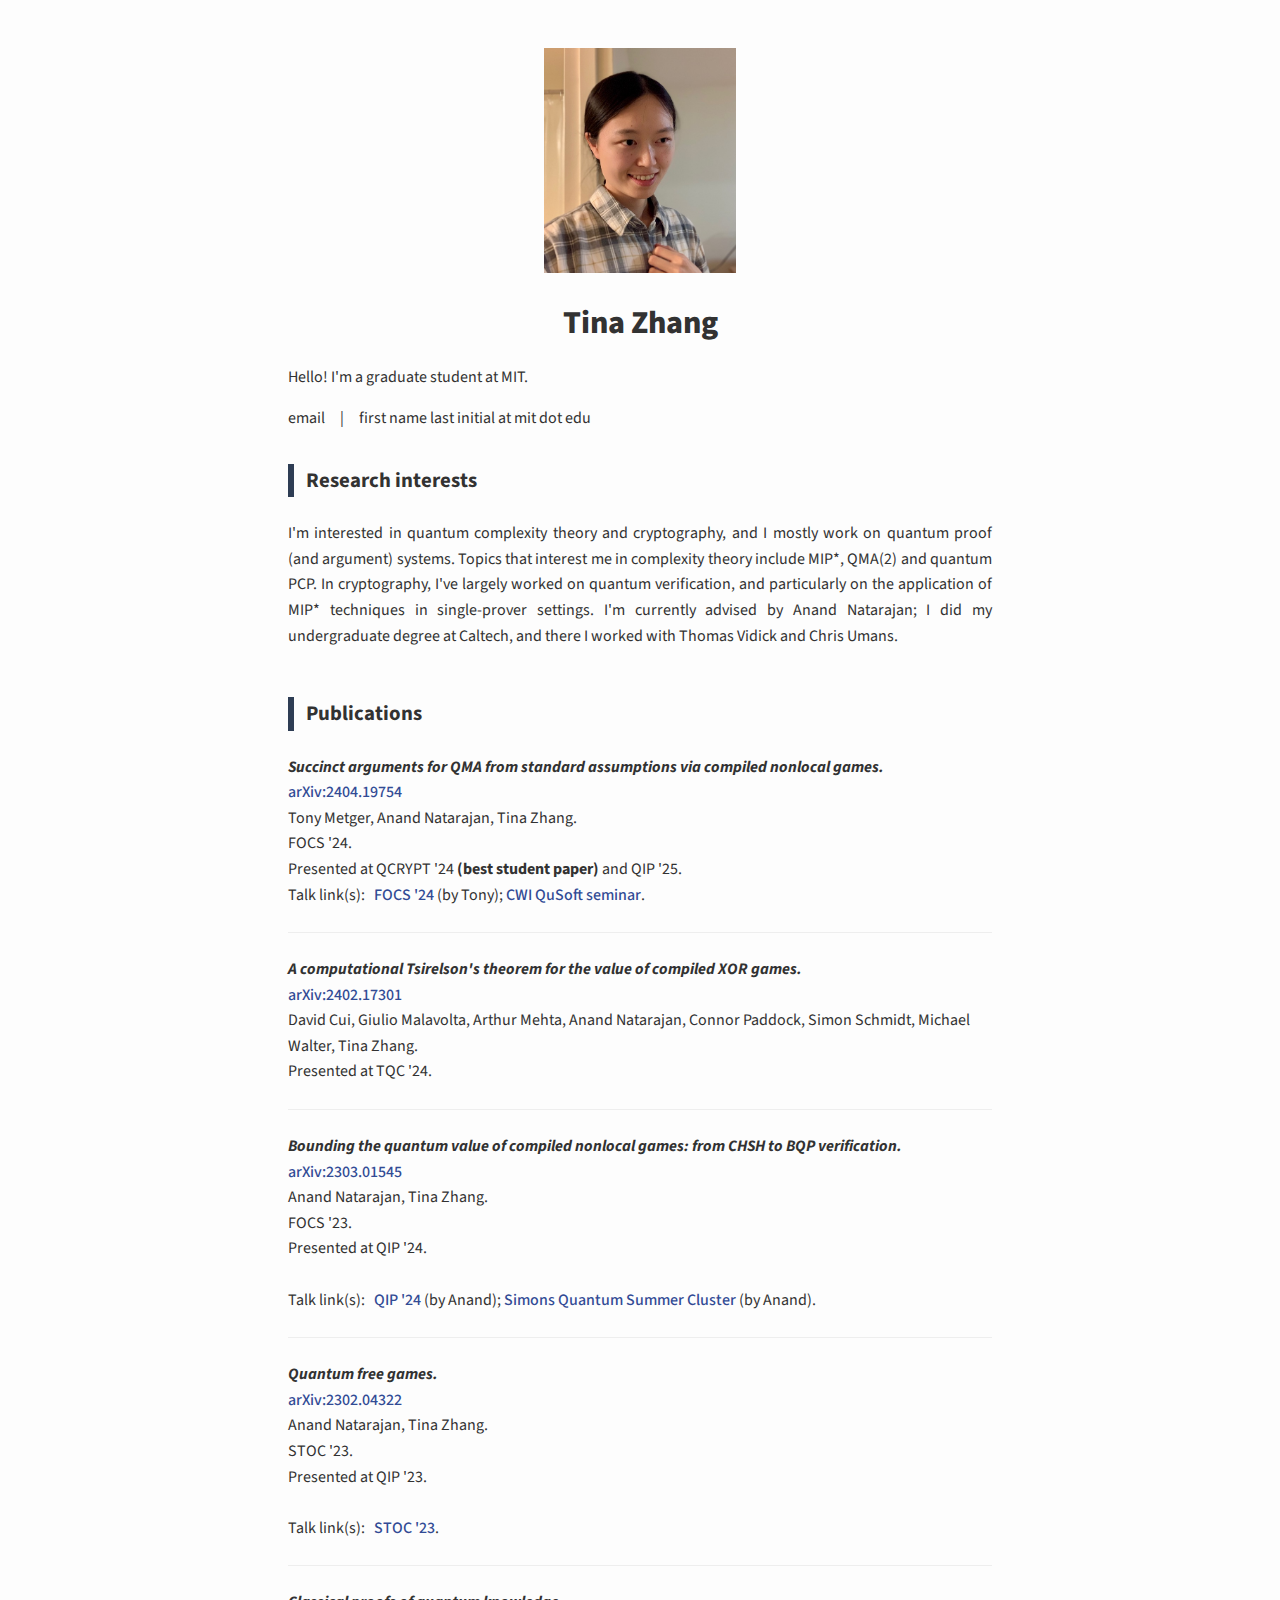
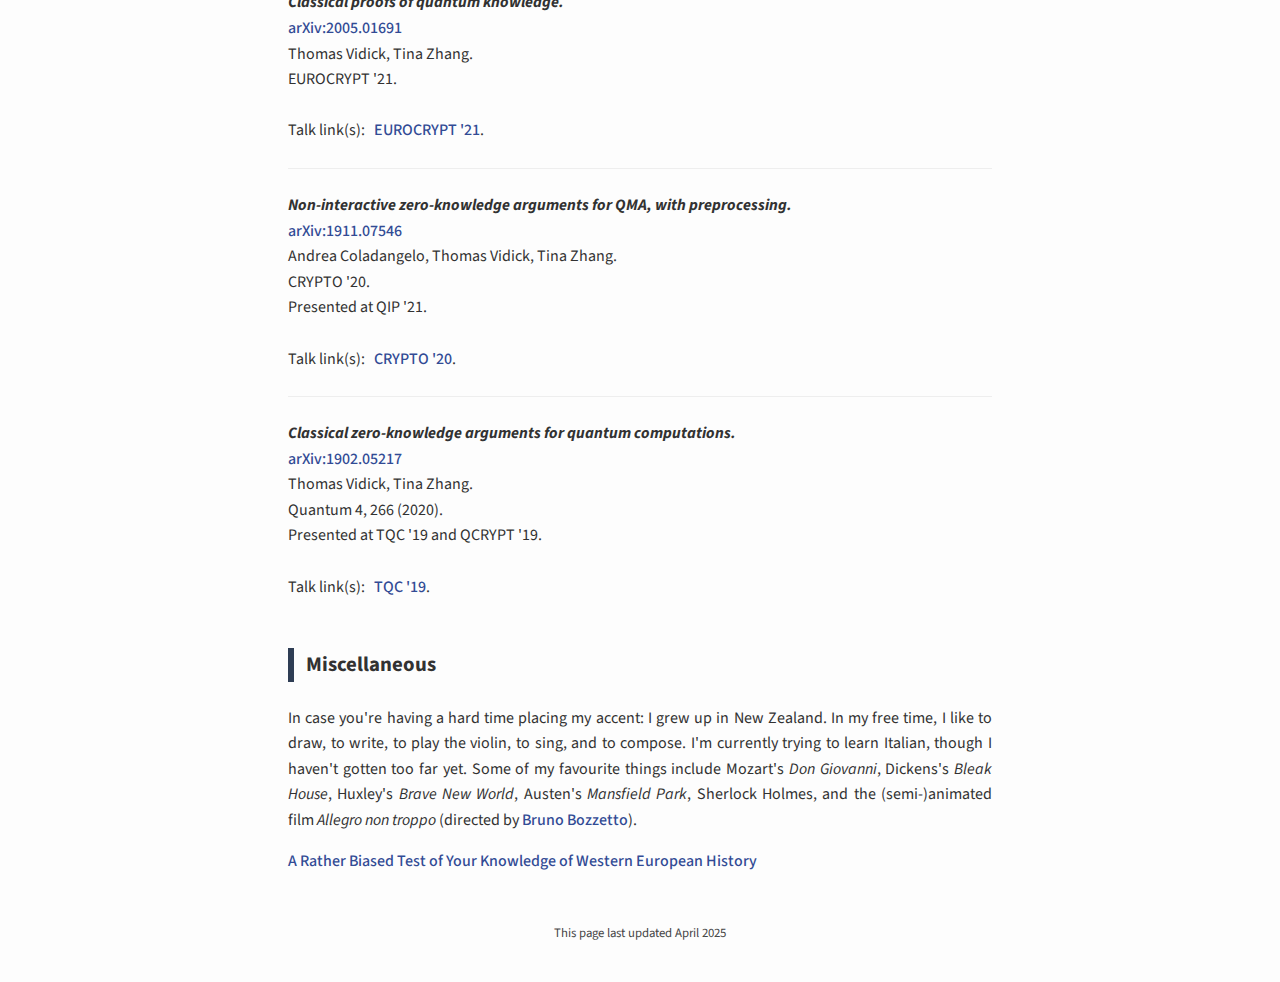
==== commit 4672fedf: "Update index.html" ====
--- a/index.html
+++ b/index.html
@@ -90,7 +90,7 @@
             <p><b><i>Succinct arguments for QMA from standard assumptions via compiled nonlocal games.</i></b></p>
             <p> <a href="https://arxiv.org/abs/2404.19754">arXiv:2404.19754</a></p>
             <p>Tony Metger, Anand Natarajan, Tina Zhang.</p>
-            <p>Proceedings of FOCS '24.
+            <p>FOCS '24.</p>
             <p>Presented at QCRYPT '24 <b>(best student paper)</b> and QIP '25.</p>
             <p>
               Talk link(s): &nbsp; <a href="https://www.youtube.com/watch?v=qZrJv6Va4S4">FOCS '24</a> (by Tony); <a href="https://www.youtube.com/watch?v=N3KbB_-EFGQ">CWI QuSoft seminar</a>.
@@ -112,7 +112,7 @@
             <p><b><i>Bounding the quantum value of compiled nonlocal games: from CHSH to BQP verification.</i></b></p>
             <p> <a href="https://arxiv.org/abs/2303.01545">arXiv:2303.01545</a></p>
             <p>Anand Natarajan, Tina Zhang.</p>
-            <p> Proceedings of FOCS '23. </p>
+            <p>FOCS '23.</p>
             <p>Presented at QIP '24.</p>
             <br>
             <p>
@@ -126,7 +126,7 @@
             <p><b><i>Quantum free games.</i></b></p>
             <p> <a href="https://arxiv.org/abs/2302.04322">arXiv:2302.04322</a></p>
             <p>Anand Natarajan, Tina Zhang.</p>
-            <p> Proceedings of STOC '23. </p>
+            <p>STOC '23.</p>
             <p>Presented at QIP '23.</p>
             <br>
             <p>
@@ -140,7 +140,7 @@
             <p><b><i>Classical proofs of quantum knowledge.</i></b></p>
             <p> <a href="https://arxiv.org/abs/2005.01691">arXiv:2005.01691</a></p>
             <p>Thomas Vidick, Tina Zhang.</p>
-            <p> Proceedings of EUROCRYPT '21. </p>
+            <p>EUROCRYPT '21.</p>
             <br>
             <p>
               Talk link(s): &nbsp; <a href="https://www.youtube.com/watch?v=y8cJ0B_NpZ8">EUROCRYPT '21</a>.
@@ -153,7 +153,7 @@
             <p><b><i>Non-interactive zero-knowledge arguments for QMA, with preprocessing.</i></b></p>
             <p><a href="https://arxiv.org/abs/1911.07546">arXiv:1911.07546</a></p>
             <p>Andrea Coladangelo, Thomas Vidick, Tina Zhang.</p>
-            <p>Proceedings of CRYPTO '20.</p>
+            <p>CRYPTO '20.</p>
             <p>Presented at QIP '21.</p>
           <br>
           <p>
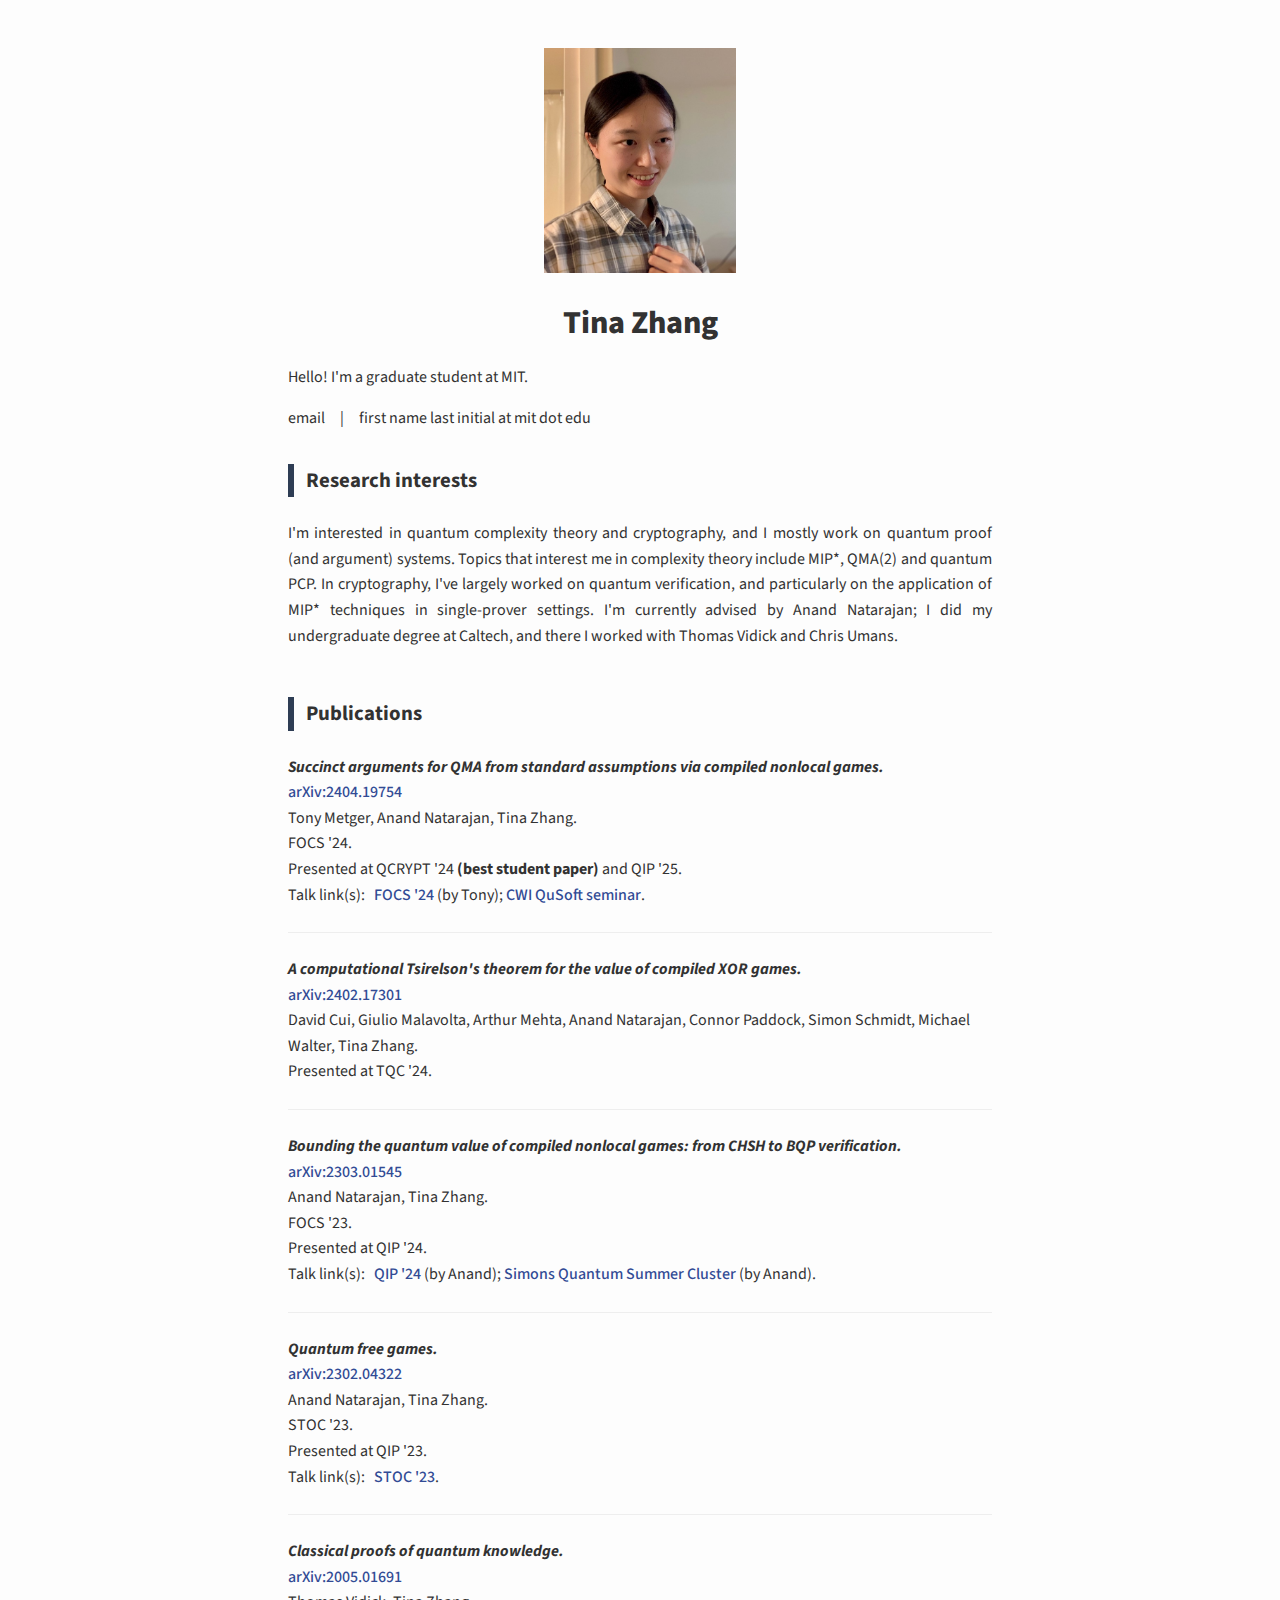
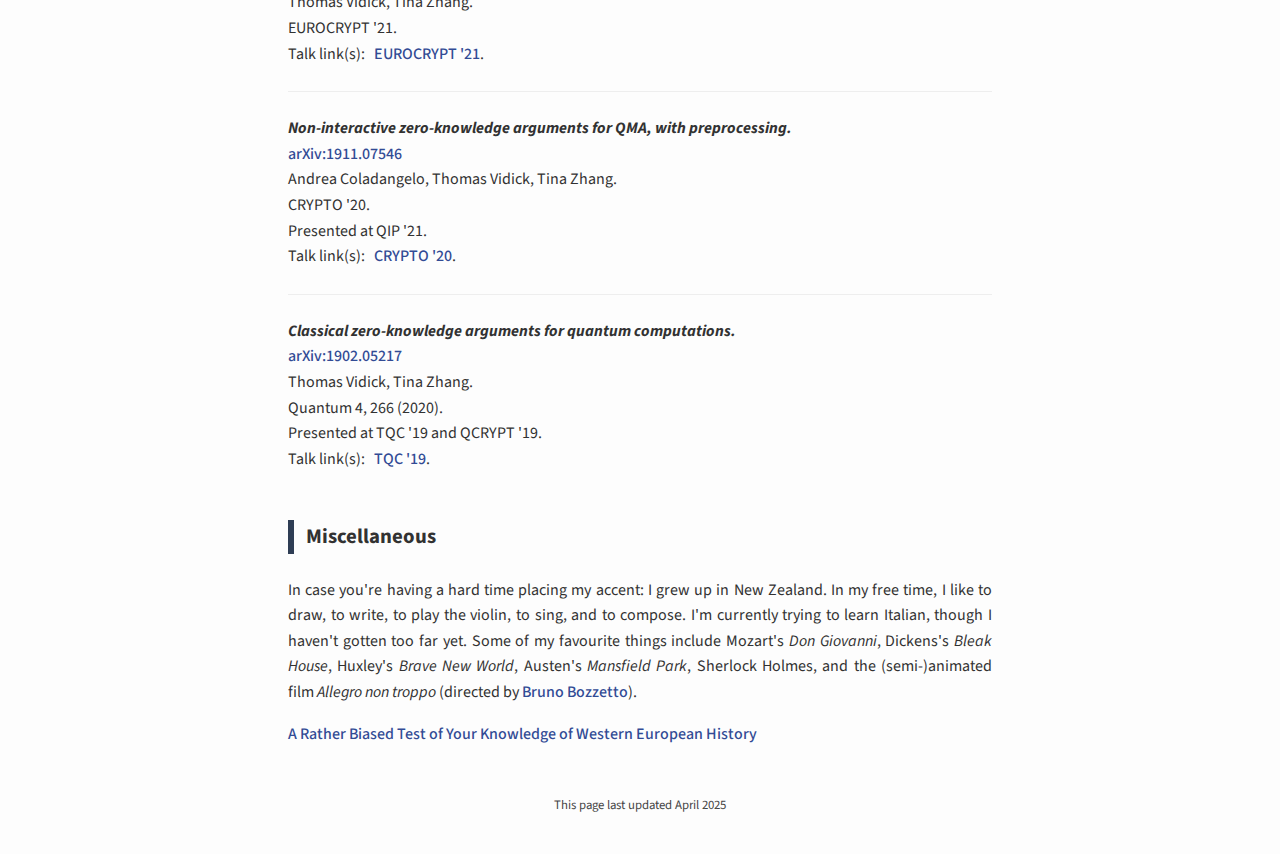
==== commit 841b9180: "Update index.html" ====
--- a/index.html
+++ b/index.html
@@ -114,7 +114,6 @@
             <p>Anand Natarajan, Tina Zhang.</p>
             <p>FOCS '23.</p>
             <p>Presented at QIP '24.</p>
-            <br>
             <p>
               Talk link(s): &nbsp; <a href="https://www.youtube.com/watch?v=cR9bMO8PvcY">QIP '24</a> (by Anand); <a href="https://www.youtube.com/watch?v=-y9UfpR6-TY">Simons Quantum Summer Cluster</a> (by Anand).
             </p>
@@ -128,7 +127,6 @@
             <p>Anand Natarajan, Tina Zhang.</p>
             <p>STOC '23.</p>
             <p>Presented at QIP '23.</p>
-            <br>
             <p>
               Talk link(s): &nbsp; <a href="https://www.youtube.com/watch?v=AuLjb5Wsfhc">STOC '23</a>.
             </p>
@@ -141,7 +139,6 @@
             <p> <a href="https://arxiv.org/abs/2005.01691">arXiv:2005.01691</a></p>
             <p>Thomas Vidick, Tina Zhang.</p>
             <p>EUROCRYPT '21.</p>
-            <br>
             <p>
               Talk link(s): &nbsp; <a href="https://www.youtube.com/watch?v=y8cJ0B_NpZ8">EUROCRYPT '21</a>.
             </p>
@@ -155,7 +152,6 @@
             <p>Andrea Coladangelo, Thomas Vidick, Tina Zhang.</p>
             <p>CRYPTO '20.</p>
             <p>Presented at QIP '21.</p>
-          <br>
           <p>
             Talk link(s): &nbsp; <a href="https://www.youtube.com/watch?v=24mN-_d5LVo">CRYPTO '20</a>.
           </p>
@@ -169,7 +165,6 @@
             <p>Thomas Vidick, Tina Zhang.</p>
             <p>Quantum 4, 266 (2020).</p>
             <p>Presented at TQC '19 and QCRYPT '19.</p>
-          <br>
           <p>
             Talk link(s): &nbsp; <a href="https://www.youtube.com/watch?v=bZ-NfrGs498">TQC '19</a>.
           </p>
